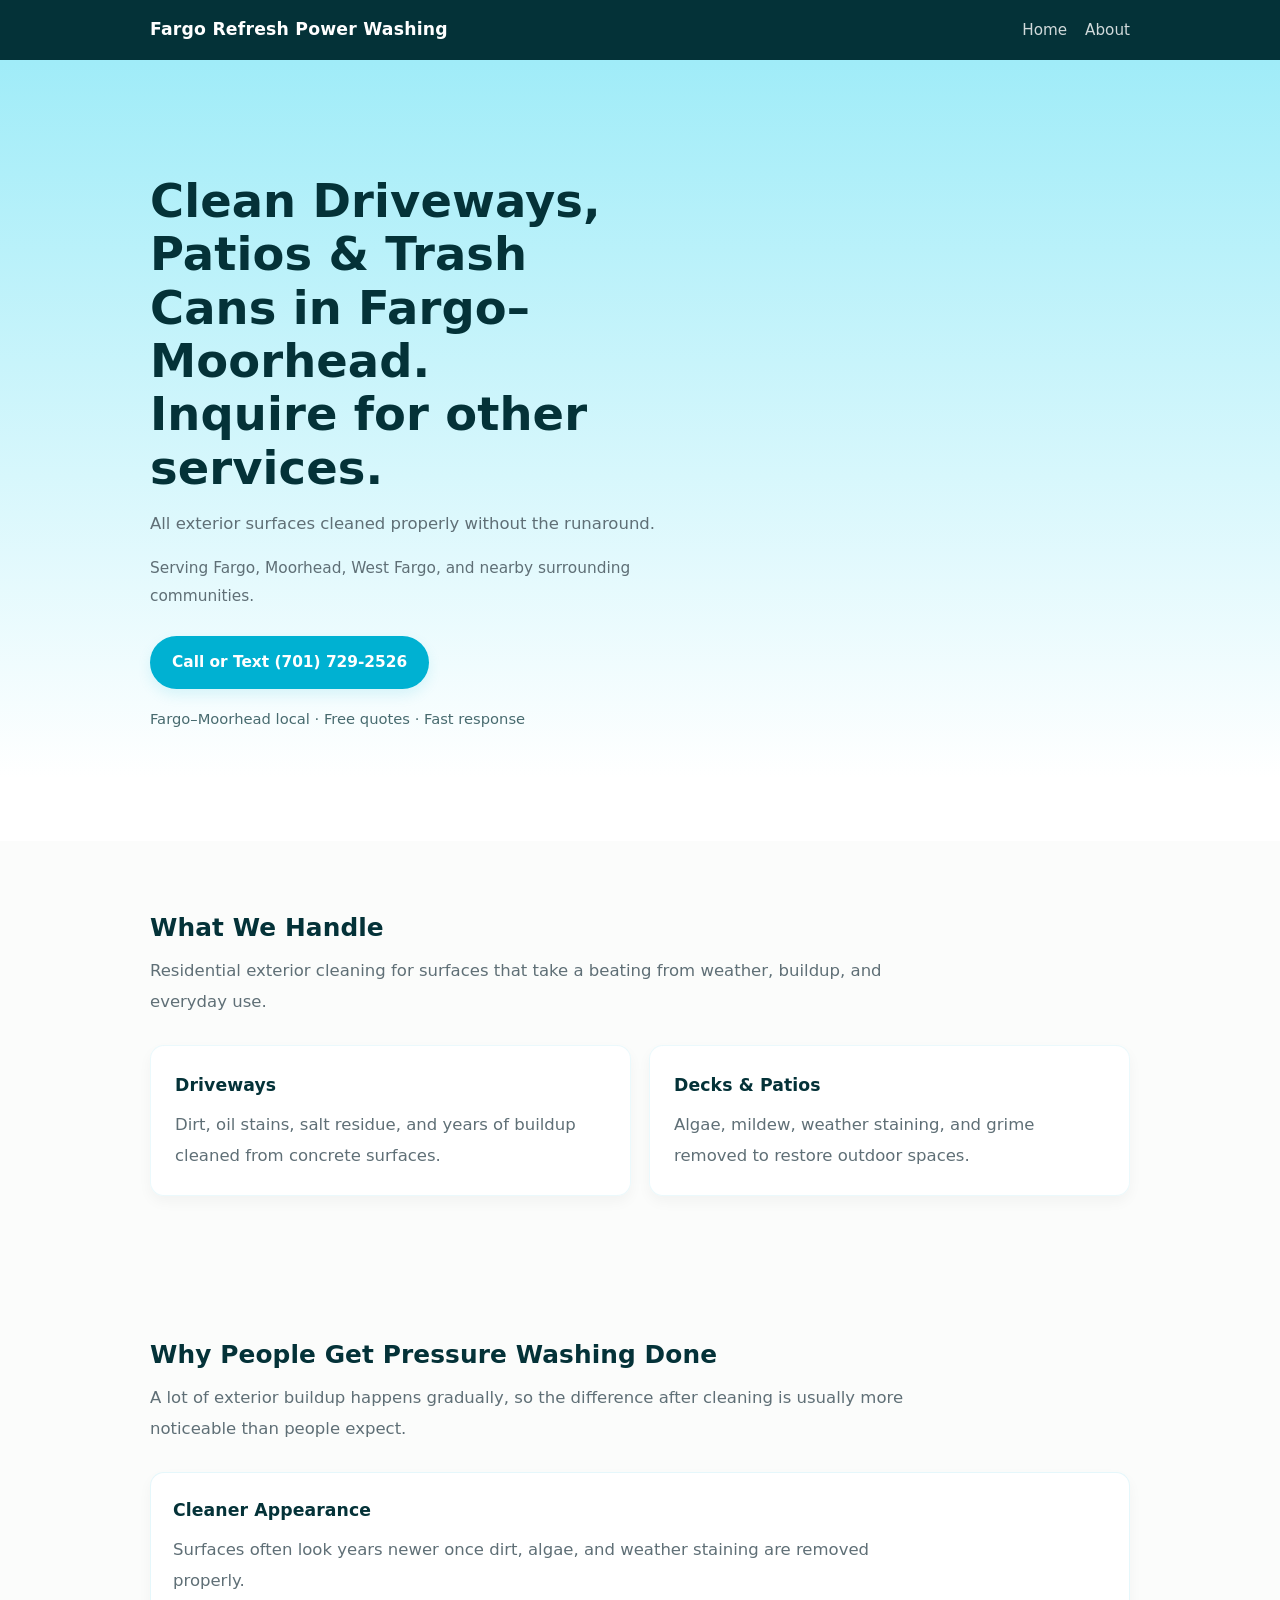
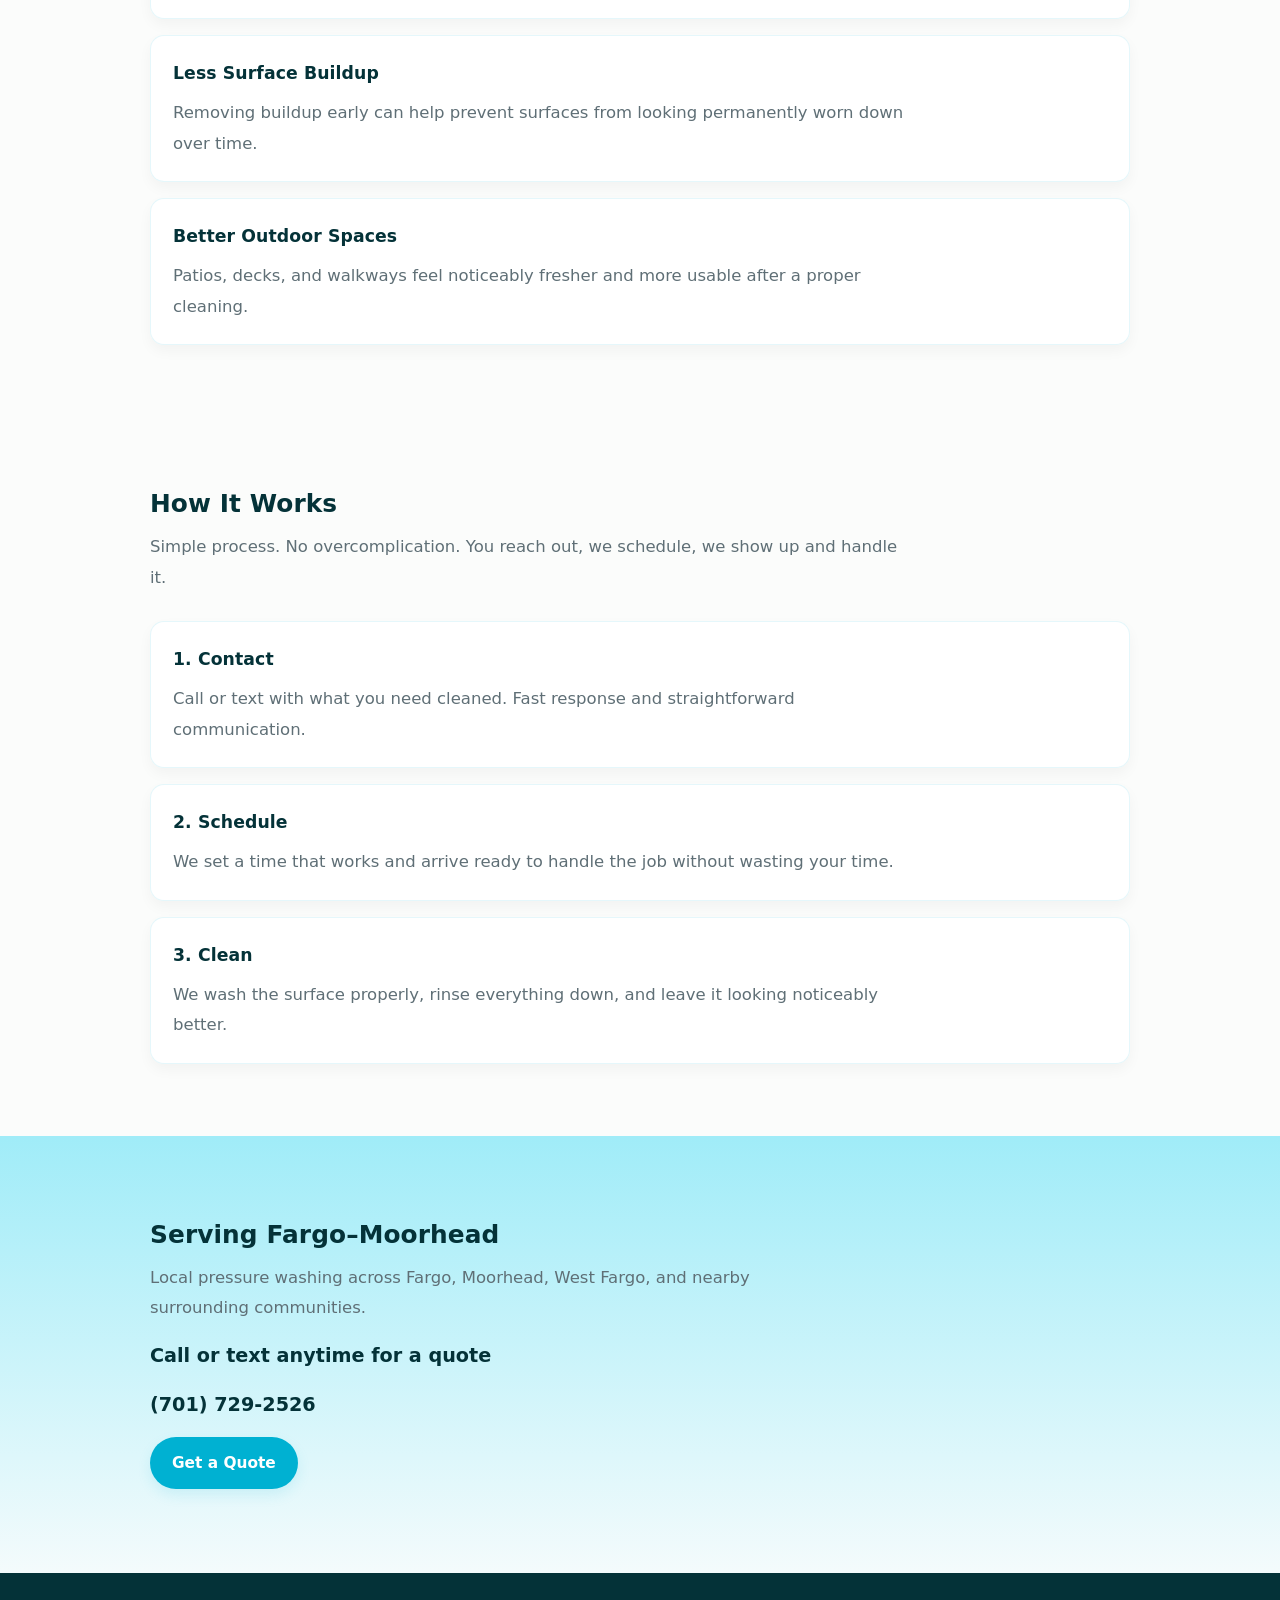
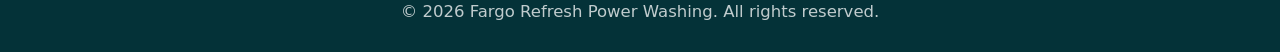
==== index.html @ 7b91ee57 "Update index.html Text update" ====
<!DOCTYPE html>
<html lang="en">
<head>
  <meta charset="UTF-8" />

  <meta
    name="viewport"
    content="width=device-width, initial-scale=1.0"
  />

  <meta name="description" content="Pressure washing in Fargo–Moorhead for driveways, siding, decks, patios, and home exteriors. Local service with fast response, straightforward pricing, and free quotes." />

  <title>Fargo Refresh Power Washing | Pressure Washing</title>

  <link rel="stylesheet" href="styles.css" />
  <link rel="icon" href="favicon.ico" />
</head>

<body>

  <!-- HEADER -->
  <header>
    <div class="container">

      <a href="index.html" class="logo">
        Fargo Refresh Power Washing
      </a>

      <nav>
        <a href="index.html">Home</a>
        <a href="about.html">About</a>
      </nav>

    </div>
  </header>

  <!-- HERO -->
  <section class="hero">
    <div class="container">

      <h1>
        Clean Driveways, Patios & Trash Cans in Fargo–Moorhead. Inquire for other services.
      </h1>

      <p>
        All exterior surfaces cleaned properly without the runaround.
      </p>

      <p class="subtext">
        Serving Fargo, Moorhead, West Fargo, and nearby surrounding communities.
      </p>

      <a href="tel:17017292526" class="button">
        Call or Text (701) 729-2526
      </a>

      <p class="micro-trust">
        Fargo–Moorhead local · Free quotes · Fast response
      </p>

    </div>
  </section>

  <!-- SERVICES -->
  <section class="about">
    <div class="container">

      <h2>What We Handle</h2>

      <p class="section-intro">
        Residential exterior cleaning for surfaces that take a beating from weather, buildup, and everyday use.
      </p>

      <div class="service-grid">

        <div class="card">
          <h3>Driveways</h3>

          <p>
            Dirt, oil stains, salt residue, and years of buildup cleaned from concrete surfaces.
          </p>
        </div>

        <div class="card">
          <h3>Decks & Patios</h3>

          <p>
            Algae, mildew, weather staining, and grime removed to restore outdoor spaces.
          </p>
        </div>

      </div>

    </div>
  </section>

  <!-- RESULTS -->
  <section class="about">
    <div class="container">

      <h2>Why People Get Pressure Washing Done</h2>

      <p class="section-intro">
        A lot of exterior buildup happens gradually, so the difference after cleaning is usually more noticeable than people expect.
      </p>

      <div class="about-grid">

        <div class="about-block">
          <h3>Cleaner Appearance</h3>

          <p>
            Surfaces often look years newer once dirt, algae, and weather staining are removed properly.
          </p>
        </div>

        <div class="about-block">
          <h3>Less Surface Buildup</h3>

          <p>
            Removing buildup early can help prevent surfaces from looking permanently worn down over time.
          </p>
        </div>

        <div class="about-block">
          <h3>Better Outdoor Spaces</h3>

          <p>
            Patios, decks, and walkways feel noticeably fresher and more usable after a proper cleaning.
          </p>
        </div>

      </div>

    </div>
  </section>

  <!-- HOW IT WORKS -->
  <section class="about">
    <div class="container">

      <h2>How It Works</h2>

      <p class="section-intro">
        Simple process. No overcomplication. You reach out, we schedule, we show up and handle it.
      </p>

      <div class="about-grid">

        <div class="about-block">
          <h3>1. Contact</h3>

          <p>
            Call or text with what you need cleaned. Fast response and straightforward communication.
          </p>
        </div>

        <div class="about-block">
          <h3>2. Schedule</h3>

          <p>
            We set a time that works and arrive ready to handle the job without wasting your time.
          </p>
        </div>

        <div class="about-block">
          <h3>3. Clean</h3>

          <p>
            We wash the surface properly, rinse everything down, and leave it looking noticeably better.
          </p>
        </div>

      </div>

    </div>
  </section>

  <!-- LOCAL AREA -->
  <section class="contact">
    <div class="container">

      <h2>Serving Fargo–Moorhead</h2>

      <p>
        Local pressure washing across Fargo, Moorhead, West Fargo, and nearby surrounding communities.
      </p>

      <p class="strong">
        Call or text anytime for a quote
      </p>

      <p class="strong">
        (701) 729-2526
      </p>

      <a href="tel:17017292526" class="button">
        Get a Quote
      </a>

    </div>
  </section>

  <!-- FOOTER -->
  <footer>
    <div class="container">

      <p>
        © 2026 Fargo Refresh Power Washing. All rights reserved.
      </p>

    </div>
  </footer>

</body>
</html>
---- styles.css ----
:root {
  --sky: rgb(160, 236, 248);
  --aqua: rgb(0, 177, 210);
  --deep: rgb(4, 50, 56);

  --bg: #fbfcfb;
  --text: #16272c;
  --muted: #5f6f76;

  --radius: 14px;
}

/* GLOBAL RESET */
* {
  margin: 0;
  padding: 0;
  box-sizing: border-box;
}

html {
  scroll-behavior: smooth;
}

/* BASE*/
body {
  font-family: system-ui, -apple-system, BlinkMacSystemFont,
               "Segoe UI", Roboto, Arial, sans-serif;

  background: var(--bg);
  color: var(--text);

  line-height: 1.85;
  font-size: 16.5px;

  -webkit-font-smoothing: antialiased;
  text-rendering: optimizeLegibility;
}

/* TYPOGRAPHY*/
h1,
h2,
h3 {
  color: var(--deep);
  letter-spacing: 0.1px;
}

h1 {
  font-size: clamp(2.1rem, 4vw, 2.9rem);
  line-height: 1.15;
  font-weight: 700;

  margin-bottom: 14px;

  max-width: 14ch;
}

h2 {
  font-size: 1.55rem;
  line-height: 1.25;
  font-weight: 650;

  margin-bottom: 12px;
}

h3 {
  font-size: 1.08rem;
  font-weight: 650;

  margin-bottom: 8px;
}

p {
  color: var(--muted);

  max-width: 68ch;

  margin-bottom: 14px;
}

/* LAYOUT*/
.container {
  width: 92%;
  max-width: 980px;
  margin: 0 auto;
}

/* intentionally NOT uniform */
.hero {
  padding: 115px 0 95px;
}

.about {
  padding: 72px 0;
}

.contact {
  padding: 84px 0;
}

/* HEADER*/
header {
  background: var(--deep);
  color: white;

  padding: 14px 0;

  position: sticky;
  top: 0;

  z-index: 1000;
}

header .container {
  display: flex;
  justify-content: space-between;
  align-items: center;
}

.logo {
  color: white;
  text-decoration: none;

  font-weight: 700;
  font-size: 1.08rem;

  letter-spacing: 0.2px;
}

nav {
  display: flex;
  gap: 18px;
}

nav a {
  color: rgba(255,255,255,0.82);

  text-decoration: none;

  font-size: 0.95rem;

  transition: color 0.18s ease,
              opacity 0.18s ease;
}

nav a:hover {
  color: white;
  opacity: 0.95;
}

/* HERO*/
.hero {
  background:
    linear-gradient(
      180deg,
      var(--sky),
      #ffffff 92%
    );
}

.hero .container {
  text-align: left;
}

.hero p {
  max-width: 60ch;
}

.subtext {
  font-size: 0.96rem;
  margin-bottom: 26px;
}

/* BUTTON*/
.button {
  display: inline-block;

  background: var(--aqua);
  color: white;

  text-decoration: none;

  padding: 12px 22px;

  border-radius: 999px;

  font-weight: 600;
  font-size: 0.96rem;

  box-shadow:
    0 6px 14px rgba(0, 177, 210, 0.12);

  transition:
    transform 0.18s ease,
    box-shadow 0.18s ease,
    background 0.18s ease;
}

.button:hover {
  transform: translateY(-2px);

  background: rgb(0, 165, 196);

  box-shadow:
    0 10px 20px rgba(0, 177, 210, 0.18);
}

/* SECTION HEADINGS*/
section h2 {
  text-align: left;
}

.section-intro {
  text-align: left;

  max-width: 70ch;

  margin-bottom: 28px;
}

/* SERVICES*/
.service-grid {
  display: grid;

  grid-template-columns:
    repeat(auto-fit, minmax(240px, 1fr));

  gap: 18px;

  margin-top: 22px;
}

.card {
  background: rgba(255,255,255,0.88);

  padding: 24px;

  border-radius: 14px;

  border:
    1px solid rgba(0, 177, 210, 0.08);

  box-shadow:
    0 6px 14px rgba(0,0,0,0.04);

  transition:
    transform 0.18s ease,
    box-shadow 0.18s ease,
    border-color 0.18s ease;
}

.card:hover {
  transform: translateY(-2px);

  box-shadow:
    0 10px 20px rgba(0,0,0,0.06);

  border-color:
    rgba(0, 177, 210, 0.18);
}

.card h3 {
  color: var(--deep);
}

.card p {
  margin-bottom: 0;
}

/* ABOUT*/
.about p {
  text-align: left;
  max-width: 72ch;
}

.about-grid {
  display: grid;

  grid-template-columns: 1fr;

  gap: 16px;

  margin-top: 24px;
}

.about-block {
  background: rgba(255,255,255,0.82);

  padding: 22px;

  border-radius: 14px;

  border:
    1px solid rgba(0, 177, 210, 0.10);

  box-shadow:
    0 6px 14px rgba(0,0,0,0.04);

  transition:
    transform 0.18s ease,
    box-shadow 0.18s ease,
    border-color 0.18s ease;
}

.about-block:hover {
  transform: translateY(-2px);

  box-shadow:
    0 10px 20px rgba(0,0,0,0.06);

  border-color:
    rgba(0, 177, 210, 0.18);
}

.about-block h3 {
  color: var(--deep);
}

.about-block p {
  margin-bottom: 0;
}

/* CONTACT*/
.contact {
  background:
    linear-gradient(
      180deg,
      var(--sky),
      #f4fbfc
    );
}

.contact .container {
  text-align: left;
}

.contact p {
  max-width: 60ch;
}

.strong {
  font-size: 1.2rem;
  font-weight: 700;

  color: var(--deep);

  margin-top: 6px;
}

/* FOOTER*/
footer {
  background: var(--deep);
  color: white;

  text-align: center;

  padding: 24px 0;
}

footer p {
  color: rgba(255,255,255,0.75);

  margin-bottom: 0;

  max-width: none;
}

.micro-trust {
  margin-top: 16px;

  font-size: 0.92rem;

  color: rgba(4, 50, 56, 0.72);
}
/* MOBILE ADAPTATION*/
@media (max-width: 768px) {

  body {
    font-size: 16px;
  }

  header .container {
    flex-direction: column;
    gap: 10px;
  }

  nav {
    flex-wrap: wrap;
    justify-content: center;
  }

  .hero .container,
  .contact .container {
    text-align: center;
  }

  section h2,
  .section-intro,
  .about p {
    text-align: center;
  }

  h1 {
    max-width: none;
  }

  .hero {
    padding: 95px 0 80px;
  }

  .about {
    padding: 64px 0;
  }

  .contact {
    padding: 72px 0;
  }
}
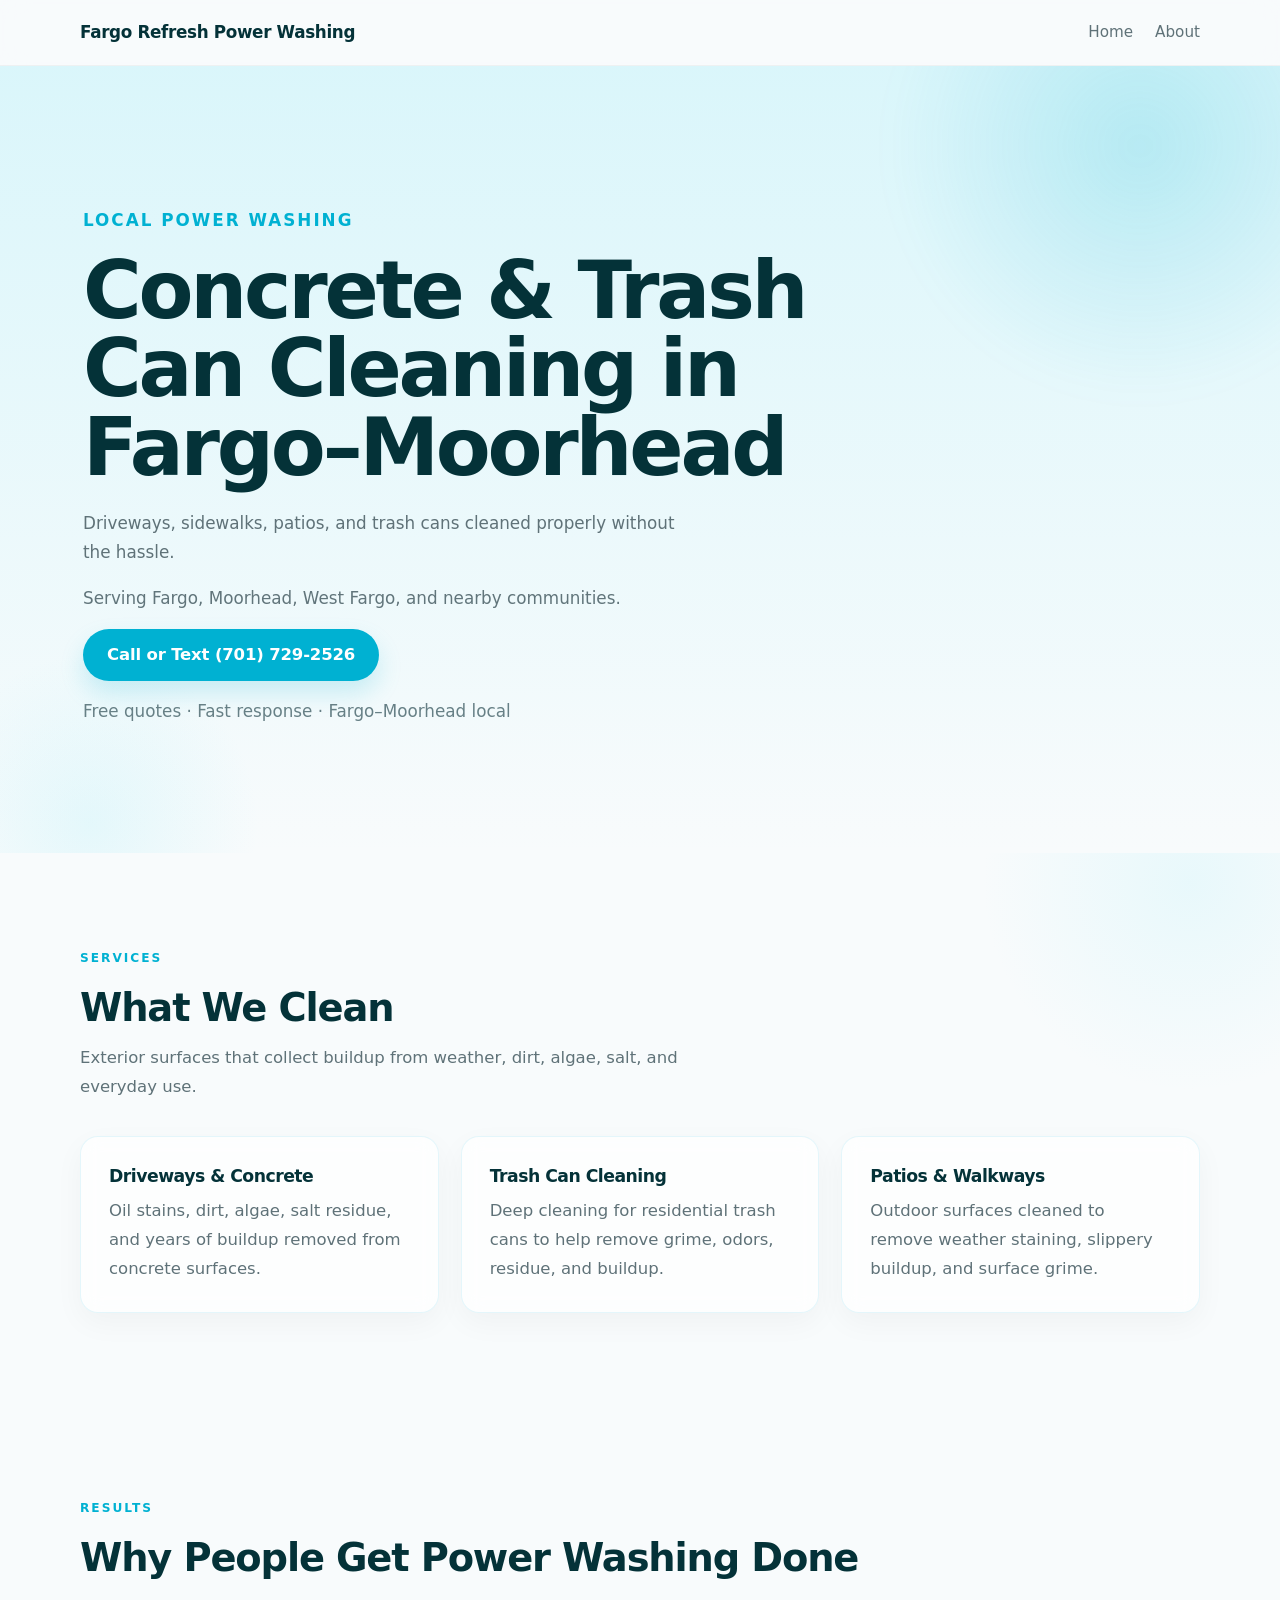
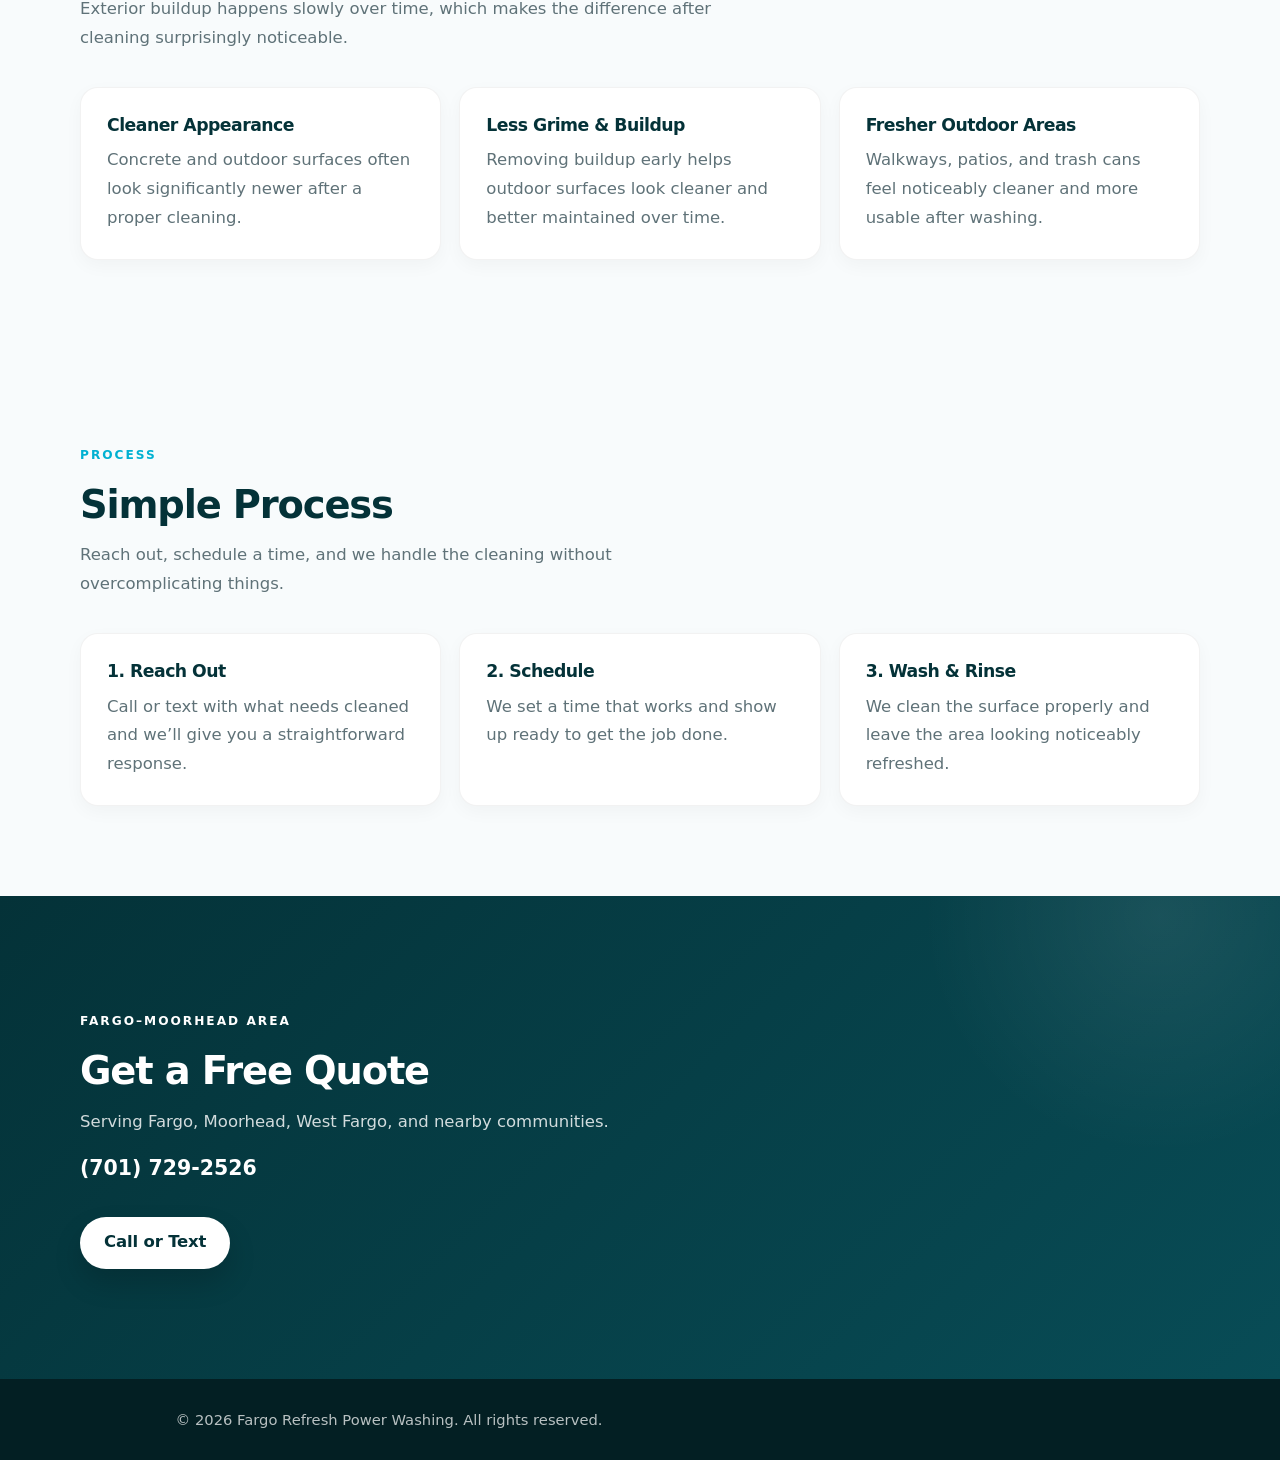
==== commit 01dd9468: "Update index.html New page setup" ====
--- a/index.html
+++ b/index.html
@@ -8,9 +8,12 @@
     content="width=device-width, initial-scale=1.0"
   />
 
-  <meta name="description" content="Pressure washing in Fargo–Moorhead for driveways, siding, decks, patios, and home exteriors. Local service with fast response, straightforward pricing, and free quotes." />
-
-  <title>Fargo Refresh Power Washing | Pressure Washing</title>
+  <meta
+    name="description"
+    content="Fargo Refresh Power Washing provides driveway, concrete, patio, and trash can cleaning in Fargo–Moorhead with fast response, straightforward pricing, and free quotes."
+  />
+
+  <title>Fargo Refresh Power Washing</title>
 
   <link rel="stylesheet" href="styles.css" />
   <link rel="icon" href="favicon.ico" />
@@ -36,18 +39,22 @@
 
   <!-- HERO -->
   <section class="hero">
-    <div class="container">
+    <div class="container hero-content">
+
+      <p class="eyebrow">
+        LOCAL POWER WASHING
+      </p>
 
       <h1>
-        Clean Driveways, Patios & Trash Cans in Fargo–Moorhead. Inquire for other services.
+        Concrete & Trash Can Cleaning in Fargo–Moorhead
       </h1>
 
       <p>
-        All exterior surfaces cleaned properly without the runaround.
+        Driveways, sidewalks, patios, and trash cans cleaned properly without the hassle.
       </p>
 
       <p class="subtext">
-        Serving Fargo, Moorhead, West Fargo, and nearby surrounding communities.
+        Serving Fargo, Moorhead, West Fargo, and nearby communities.
       </p>
 
       <a href="tel:17017292526" class="button">
@@ -55,37 +62,51 @@
       </a>
 
       <p class="micro-trust">
-        Fargo–Moorhead local · Free quotes · Fast response
+        Free quotes · Fast response · Fargo–Moorhead local
       </p>
 
     </div>
   </section>
 
   <!-- SERVICES -->
-  <section class="about">
-    <div class="container">
-
-      <h2>What We Handle</h2>
+  <section class="services">
+    <div class="container">
+
+      <p class="eyebrow">
+        SERVICES
+      </p>
+
+      <h2>
+        What We Clean
+      </h2>
 
       <p class="section-intro">
-        Residential exterior cleaning for surfaces that take a beating from weather, buildup, and everyday use.
+        Exterior surfaces that collect buildup from weather, dirt, algae, salt, and everyday use.
       </p>
 
       <div class="service-grid">
 
         <div class="card">
-          <h3>Driveways</h3>
-
-          <p>
-            Dirt, oil stains, salt residue, and years of buildup cleaned from concrete surfaces.
+          <h3>Driveways & Concrete</h3>
+
+          <p>
+            Oil stains, dirt, algae, salt residue, and years of buildup removed from concrete surfaces.
           </p>
         </div>
 
         <div class="card">
-          <h3>Decks & Patios</h3>
-
-          <p>
-            Algae, mildew, weather staining, and grime removed to restore outdoor spaces.
+          <h3>Trash Can Cleaning</h3>
+
+          <p>
+            Deep cleaning for residential trash cans to help remove grime, odors, residue, and buildup.
+          </p>
+        </div>
+
+        <div class="card">
+          <h3>Patios & Walkways</h3>
+
+          <p>
+            Outdoor surfaces cleaned to remove weather staining, slippery buildup, and surface grime.
           </p>
         </div>
 
@@ -98,10 +119,16 @@
   <section class="about">
     <div class="container">
 
-      <h2>Why People Get Pressure Washing Done</h2>
+      <p class="eyebrow">
+        RESULTS
+      </p>
+
+      <h2>
+        Why People Get Power Washing Done
+      </h2>
 
       <p class="section-intro">
-        A lot of exterior buildup happens gradually, so the difference after cleaning is usually more noticeable than people expect.
+        Exterior buildup happens slowly over time, which makes the difference after cleaning surprisingly noticeable.
       </p>
 
       <div class="about-grid">
@@ -110,23 +137,23 @@
           <h3>Cleaner Appearance</h3>
 
           <p>
-            Surfaces often look years newer once dirt, algae, and weather staining are removed properly.
-          </p>
-        </div>
-
-        <div class="about-block">
-          <h3>Less Surface Buildup</h3>
-
-          <p>
-            Removing buildup early can help prevent surfaces from looking permanently worn down over time.
-          </p>
-        </div>
-
-        <div class="about-block">
-          <h3>Better Outdoor Spaces</h3>
-
-          <p>
-            Patios, decks, and walkways feel noticeably fresher and more usable after a proper cleaning.
+            Concrete and outdoor surfaces often look significantly newer after a proper cleaning.
+          </p>
+        </div>
+
+        <div class="about-block">
+          <h3>Less Grime & Buildup</h3>
+
+          <p>
+            Removing buildup early helps outdoor surfaces look cleaner and better maintained over time.
+          </p>
+        </div>
+
+        <div class="about-block">
+          <h3>Fresher Outdoor Areas</h3>
+
+          <p>
+            Walkways, patios, and trash cans feel noticeably cleaner and more usable after washing.
           </p>
         </div>
 
@@ -139,19 +166,25 @@
   <section class="about">
     <div class="container">
 
-      <h2>How It Works</h2>
+      <p class="eyebrow">
+        PROCESS
+      </p>
+
+      <h2>
+        Simple Process
+      </h2>
 
       <p class="section-intro">
-        Simple process. No overcomplication. You reach out, we schedule, we show up and handle it.
+        Reach out, schedule a time, and we handle the cleaning without overcomplicating things.
       </p>
 
       <div class="about-grid">
 
         <div class="about-block">
-          <h3>1. Contact</h3>
-
-          <p>
-            Call or text with what you need cleaned. Fast response and straightforward communication.
+          <h3>1. Reach Out</h3>
+
+          <p>
+            Call or text with what needs cleaned and we’ll give you a straightforward response.
           </p>
         </div>
 
@@ -159,15 +192,15 @@
           <h3>2. Schedule</h3>
 
           <p>
-            We set a time that works and arrive ready to handle the job without wasting your time.
-          </p>
-        </div>
-
-        <div class="about-block">
-          <h3>3. Clean</h3>
-
-          <p>
-            We wash the surface properly, rinse everything down, and leave it looking noticeably better.
+            We set a time that works and show up ready to get the job done.
+          </p>
+        </div>
+
+        <div class="about-block">
+          <h3>3. Wash & Rinse</h3>
+
+          <p>
+            We clean the surface properly and leave the area looking noticeably refreshed.
           </p>
         </div>
 
@@ -176,18 +209,20 @@
     </div>
   </section>
 
-  <!-- LOCAL AREA -->
+  <!-- CTA -->
   <section class="contact">
     <div class="container">
 
-      <h2>Serving Fargo–Moorhead</h2>
+      <p class="eyebrow">
+        FARGO–MOORHEAD AREA
+      </p>
+
+      <h2>
+        Get a Free Quote
+      </h2>
 
       <p>
-        Local pressure washing across Fargo, Moorhead, West Fargo, and nearby surrounding communities.
-      </p>
-
-      <p class="strong">
-        Call or text anytime for a quote
+        Serving Fargo, Moorhead, West Fargo, and nearby communities.
       </p>
 
       <p class="strong">
@@ -195,7 +230,7 @@
       </p>
 
       <a href="tel:17017292526" class="button">
-        Get a Quote
+        Call or Text
       </a>
 
     </div>
--- a/styles.css
+++ b/styles.css
@@ -3,14 +3,21 @@
   --aqua: rgb(0, 177, 210);
   --deep: rgb(4, 50, 56);
 
-  --bg: #fbfcfb;
-  --text: #16272c;
-  --muted: #5f6f76;
-
-  --radius: 14px;
-}
-
-/* GLOBAL RESET */
+  --bg: #f8fbfc;
+  --surface: #ffffff;
+
+  --text: #17333a;
+  --muted: #5f7278;
+
+  --border: rgba(0, 177, 210, 0.10);
+
+  --shadow:
+    0 10px 30px rgba(0,0,0,0.04);
+
+  --radius: 18px;
+}
+
+/* RESET */
 * {
   margin: 0;
   padding: 0;
@@ -21,397 +28,563 @@
   scroll-behavior: smooth;
 }
 
-/* BASE*/
 body {
-  font-family: system-ui, -apple-system, BlinkMacSystemFont,
-               "Segoe UI", Roboto, Arial, sans-serif;
+  font-family:
+    Inter,
+    system-ui,
+    -apple-system,
+    BlinkMacSystemFont,
+    "Segoe UI",
+    sans-serif;
 
   background: var(--bg);
+
   color: var(--text);
 
-  line-height: 1.85;
+  line-height: 1.75;
+
   font-size: 16.5px;
 
   -webkit-font-smoothing: antialiased;
   text-rendering: optimizeLegibility;
 }
 
-/* TYPOGRAPHY*/
+/* TYPOGRAPHY */
 h1,
 h2,
 h3 {
   color: var(--deep);
-  letter-spacing: 0.1px;
+
+  letter-spacing: -0.03em;
 }
 
 h1 {
-  font-size: clamp(2.1rem, 4vw, 2.9rem);
-  line-height: 1.15;
-  font-weight: 700;
-
-  margin-bottom: 14px;
+  font-size: clamp(3rem, 7vw, 5rem);
+
+  line-height: 0.98;
+
+  font-weight: 760;
+
+  letter-spacing: -0.04em;
 
   max-width: 14ch;
+
+  margin-bottom: 22px;
 }
 
 h2 {
-  font-size: 1.55rem;
-  line-height: 1.25;
-  font-weight: 650;
-
-  margin-bottom: 12px;
+  font-size: clamp(1.9rem, 3vw, 2.5rem);
+
+  line-height: 1.08;
+
+  font-weight: 720;
+
+  margin-bottom: 16px;
 }
 
 h3 {
   font-size: 1.08rem;
-  font-weight: 650;
-
-  margin-bottom: 8px;
+
+  line-height: 1.3;
+
+  font-weight: 680;
+
+  margin-bottom: 10px;
 }
 
 p {
   color: var(--muted);
 
-  max-width: 68ch;
-
-  margin-bottom: 14px;
-}
-
-/* LAYOUT*/
+  max-width: 66ch;
+}
+
+.eyebrow {
+  display: inline-block;
+
+  margin-bottom: 18px;
+
+  font-size: 0.76rem;
+
+  font-weight: 700;
+
+  letter-spacing: 2px;
+
+  text-transform: uppercase;
+
+  color: var(--aqua);
+}
+
+/* LAYOUT */
 .container {
-  width: 92%;
-  max-width: 980px;
+  width: min(90%, 1120px);
+
   margin: 0 auto;
-}
-
-/* intentionally NOT uniform */
-.hero {
-  padding: 115px 0 95px;
-}
-
-.about {
-  padding: 72px 0;
-}
-
-.contact {
-  padding: 84px 0;
-}
-
-/* HEADER*/
+
+  position: relative;
+}
+
+section {
+  position: relative;
+
+  padding: 90px 0;
+}
+
+/* HEADER */
 header {
-  background: var(--deep);
-  color: white;
-
-  padding: 14px 0;
-
   position: sticky;
+
   top: 0;
 
   z-index: 1000;
+
+  backdrop-filter: blur(14px);
+
+  background: rgba(248,251,252,0.82);
+
+  border-bottom: 1px solid rgba(0,0,0,0.04);
 }
 
 header .container {
   display: flex;
+
   justify-content: space-between;
+
   align-items: center;
+
+  padding: 18px 0;
 }
 
 .logo {
-  color: white;
   text-decoration: none;
 
-  font-weight: 700;
-  font-size: 1.08rem;
-
-  letter-spacing: 0.2px;
+  color: var(--deep);
+
+  font-size: 1.05rem;
+
+  font-weight: 760;
+
+  letter-spacing: -0.02em;
 }
 
 nav {
   display: flex;
-  gap: 18px;
+
+  align-items: center;
+
+  gap: 22px;
 }
 
 nav a {
-  color: rgba(255,255,255,0.82);
-
   text-decoration: none;
 
+  color: var(--muted);
+
   font-size: 0.95rem;
 
-  transition: color 0.18s ease,
-              opacity 0.18s ease;
+  transition:
+    color 0.18s ease,
+    transform 0.18s ease;
 }
 
 nav a:hover {
-  color: white;
-  opacity: 0.95;
-}
-
-/* HERO*/
+  color: var(--deep);
+
+  transform: translateY(-1px);
+}
+
+/* HERO */
 .hero {
+  position: relative;
+
+  overflow: hidden;
+
+  padding:
+    140px
+    0
+    110px;
+
   background:
     linear-gradient(
       180deg,
-      var(--sky),
-      #ffffff 92%
+      rgba(160,236,248,0.34),
+      rgba(255,255,255,0)
     );
 }
 
-.hero .container {
-  text-align: left;
+.hero::before {
+  content: "";
+
+  position: absolute;
+
+  width: 520px;
+  height: 520px;
+
+  top: -180px;
+  right: -120px;
+
+  border-radius: 50%;
+
+  background:
+    radial-gradient(
+      circle,
+      rgba(0,177,210,0.18),
+      transparent 68%
+    );
+
+  filter: blur(18px);
+
+  pointer-events: none;
+}
+
+.hero::after {
+  content: "";
+
+  position: absolute;
+
+  width: 340px;
+  height: 340px;
+
+  bottom: -140px;
+  left: -80px;
+
+  border-radius: 50%;
+
+  background:
+    radial-gradient(
+      circle,
+      rgba(160,236,248,0.22),
+      transparent 70%
+    );
+
+  pointer-events: none;
+}
+
+.hero-content {
+  position: relative;
+
+  z-index: 2;
+
+  max-width: 1250px;
+
+  padding-left: 3px;
+  padding-right: 0;
 }
 
 .hero p {
-  max-width: 60ch;
+  font-size: 1.05rem;
+
+  max-width: 58ch;
+
+  margin-bottom: 16px;
 }
 
 .subtext {
-  font-size: 0.96rem;
-  margin-bottom: 26px;
-}
-
-/* BUTTON*/
+  font-size: 0.97rem;
+
+  color: #61757b;
+
+  margin-bottom: 30px;
+}
+
+.micro-trust {
+  margin-top: 16px;
+
+  font-size: 0.9rem;
+
+  color: #678086;
+}
+
+/* BUTTON */
 .button {
-  display: inline-block;
+  display: inline-flex;
+
+  align-items: center;
+  justify-content: center;
+
+  text-decoration: none;
 
   background: var(--aqua);
+
   color: white;
 
-  text-decoration: none;
-
-  padding: 12px 22px;
+  min-height: 52px;
+
+  padding: 0 24px;
 
   border-radius: 999px;
 
-  font-weight: 600;
-  font-size: 0.96rem;
-
-  box-shadow:
-    0 6px 14px rgba(0, 177, 210, 0.12);
+  font-weight: 680;
+
+  letter-spacing: -0.01em;
 
   transition:
     transform 0.18s ease,
     box-shadow 0.18s ease,
     background 0.18s ease;
+
+  box-shadow:
+    0 12px 24px rgba(0,177,210,0.18);
 }
 
 .button:hover {
   transform: translateY(-2px);
 
-  background: rgb(0, 165, 196);
-
   box-shadow:
-    0 10px 20px rgba(0, 177, 210, 0.18);
-}
-
-/* SECTION HEADINGS*/
-section h2 {
-  text-align: left;
-}
-
+    0 18px 30px rgba(0,177,210,0.22);
+}
+
+/* SECTION INTRO */
 .section-intro {
-  text-align: left;
-
-  max-width: 70ch;
-
-  margin-bottom: 28px;
-}
-
-/* SERVICES*/
+  max-width: 62ch;
+
+  margin-bottom: 34px;
+}
+
+/* SERVICES */
+.services {
+  overflow: hidden;
+}
+
+.services::before {
+  content: "";
+
+  position: absolute;
+
+  width: 420px;
+  height: 420px;
+
+  top: -180px;
+  right: -120px;
+
+  border-radius: 50%;
+
+  background:
+    radial-gradient(
+      circle,
+      rgba(160,236,248,0.18),
+      transparent 70%
+    );
+
+  pointer-events: none;
+}
+
 .service-grid {
   display: grid;
 
   grid-template-columns:
+    repeat(auto-fit, minmax(260px, 1fr));
+
+  gap: 22px;
+}
+
+.card {
+  position: relative;
+
+  background: rgba(255,255,255,0.74);
+
+  backdrop-filter: blur(10px);
+
+  border-radius: var(--radius);
+
+  border: 1px solid var(--border);
+
+  padding: 28px;
+
+  box-shadow: var(--shadow);
+
+  transition:
+    transform 0.2s ease,
+    border-color 0.2s ease,
+    box-shadow 0.2s ease;
+}
+
+.card:hover {
+  transform: translateY(-4px);
+
+  border-color: rgba(0,177,210,0.22);
+
+  box-shadow:
+    0 18px 36px rgba(0,0,0,0.06);
+}
+
+.card p {
+  margin-bottom: 0;
+}
+
+/* ABOUT */
+.about-grid {
+  display: grid;
+
+  grid-template-columns:
     repeat(auto-fit, minmax(240px, 1fr));
 
   gap: 18px;
 
-  margin-top: 22px;
-}
-
-.card {
-  background: rgba(255,255,255,0.88);
-
-  padding: 24px;
-
-  border-radius: 14px;
-
-  border:
-    1px solid rgba(0, 177, 210, 0.08);
+  margin-top: 30px;
+}
+
+.about-block {
+  background: white;
+
+  border-radius: var(--radius);
+
+  border: 1px solid rgba(0,0,0,0.05);
+
+  padding: 26px;
 
   box-shadow:
-    0 6px 14px rgba(0,0,0,0.04);
+    0 6px 18px rgba(0,0,0,0.035);
 
   transition:
     transform 0.18s ease,
-    box-shadow 0.18s ease,
-    border-color 0.18s ease;
-}
-
-.card:hover {
-  transform: translateY(-2px);
+    box-shadow 0.18s ease;
+}
+
+.about-block:hover {
+  transform: translateY(-3px);
 
   box-shadow:
-    0 10px 20px rgba(0,0,0,0.06);
-
-  border-color:
-    rgba(0, 177, 210, 0.18);
-}
-
-.card h3 {
-  color: var(--deep);
-}
-
-.card p {
-  margin-bottom: 0;
-}
-
-/* ABOUT*/
-.about p {
-  text-align: left;
-  max-width: 72ch;
-}
-
-.about-grid {
-  display: grid;
-
-  grid-template-columns: 1fr;
-
-  gap: 16px;
-
-  margin-top: 24px;
-}
-
-.about-block {
-  background: rgba(255,255,255,0.82);
-
-  padding: 22px;
-
-  border-radius: 14px;
-
-  border:
-    1px solid rgba(0, 177, 210, 0.10);
-
-  box-shadow:
-    0 6px 14px rgba(0,0,0,0.04);
-
-  transition:
-    transform 0.18s ease,
-    box-shadow 0.18s ease,
-    border-color 0.18s ease;
-}
-
-.about-block:hover {
-  transform: translateY(-2px);
-
-  box-shadow:
-    0 10px 20px rgba(0,0,0,0.06);
-
-  border-color:
-    rgba(0, 177, 210, 0.18);
-}
-
-.about-block h3 {
-  color: var(--deep);
-}
-
-.about-block p {
-  margin-bottom: 0;
-}
-
-/* CONTACT*/
+    0 16px 28px rgba(0,0,0,0.05);
+}
+
+/* CONTACT / CTA */
 .contact {
+  padding: 110px 0;
+
   background:
     linear-gradient(
-      180deg,
-      var(--sky),
-      #f4fbfc
+      135deg,
+      rgba(4,50,56,1),
+      rgba(8,76,86,1)
     );
-}
-
-.contact .container {
-  text-align: left;
+
+  overflow: hidden;
+}
+
+.contact::before {
+  content: "";
+
+  position: absolute;
+
+  width: 480px;
+  height: 480px;
+
+  top: -220px;
+  right: -120px;
+
+  border-radius: 50%;
+
+  background:
+    radial-gradient(
+      circle,
+      rgba(255,255,255,0.08),
+      transparent 70%
+    );
+
+  pointer-events: none;
+}
+
+.contact h2,
+.contact p,
+.contact .strong,
+.contact .eyebrow {
+  color: white;
 }
 
 .contact p {
-  max-width: 60ch;
+  color: rgba(255,255,255,0.82);
+}
+
+.contact .button {
+  margin-top: 10px;
+
+  background: white;
+
+  color: var(--deep);
+
+  box-shadow:
+    0 14px 28px rgba(0,0,0,0.16);
+}
+
+.contact .button:hover {
+  background: #f5fefe;
 }
 
 .strong {
-  font-size: 1.2rem;
-  font-weight: 700;
-
-  color: var(--deep);
-
-  margin-top: 6px;
-}
-
-/* FOOTER*/
+  font-size: 1.28rem;
+
+  font-weight: 760;
+
+  margin:
+    14px
+    0
+    20px;
+}
+
+/* FOOTER */
 footer {
-  background: var(--deep);
-  color: white;
+  background: #031f23;
+
+  padding: 28px 0;
+}
+
+footer p {
+  color: rgba(255,255,255,0.72);
 
   text-align: center;
 
-  padding: 24px 0;
-}
-
-footer p {
-  color: rgba(255,255,255,0.75);
-
-  margin-bottom: 0;
-
-  max-width: none;
-}
-
-.micro-trust {
-  margin-top: 16px;
-
   font-size: 0.92rem;
-
-  color: rgba(4, 50, 56, 0.72);
-}
-/* MOBILE ADAPTATION*/
+}
+
+/* MOBILE */
 @media (max-width: 768px) {
 
-  body {
-    font-size: 16px;
+  section {
+    padding: 72px 0;
   }
 
   header .container {
     flex-direction: column;
-    gap: 10px;
+
+    gap: 14px;
   }
 
   nav {
-    flex-wrap: wrap;
-    justify-content: center;
-  }
-
-  .hero .container,
-  .contact .container {
-    text-align: center;
-  }
-
-  section h2,
-  .section-intro,
-  .about p {
-    text-align: center;
+    gap: 18px;
+  }
+
+  .hero {
+    padding:
+      110px
+      0
+      80px;
   }
 
   h1 {
-    max-width: none;
-  }
-
-  .hero {
-    padding: 95px 0 80px;
-  }
-
-  .about {
-    padding: 64px 0;
-  }
-
-  .contact {
-    padding: 72px 0;
-  }
-}
+    font-size: clamp(2.5rem, 12vw, 4rem);
+
+    max-width: 100%;
+  }
+
+  .hero-content {
+    max-width: 100%;
+  }
+
+  .hero p {
+    max-width: 100%;
+  }
+
+  .service-grid,
+  .about-grid {
+    grid-template-columns: 1fr;
+  }
+
+  .card,
+  .about-block {
+    padding: 24px;
+  }
+
+  .button {
+    width: 100%;
+  }
+}
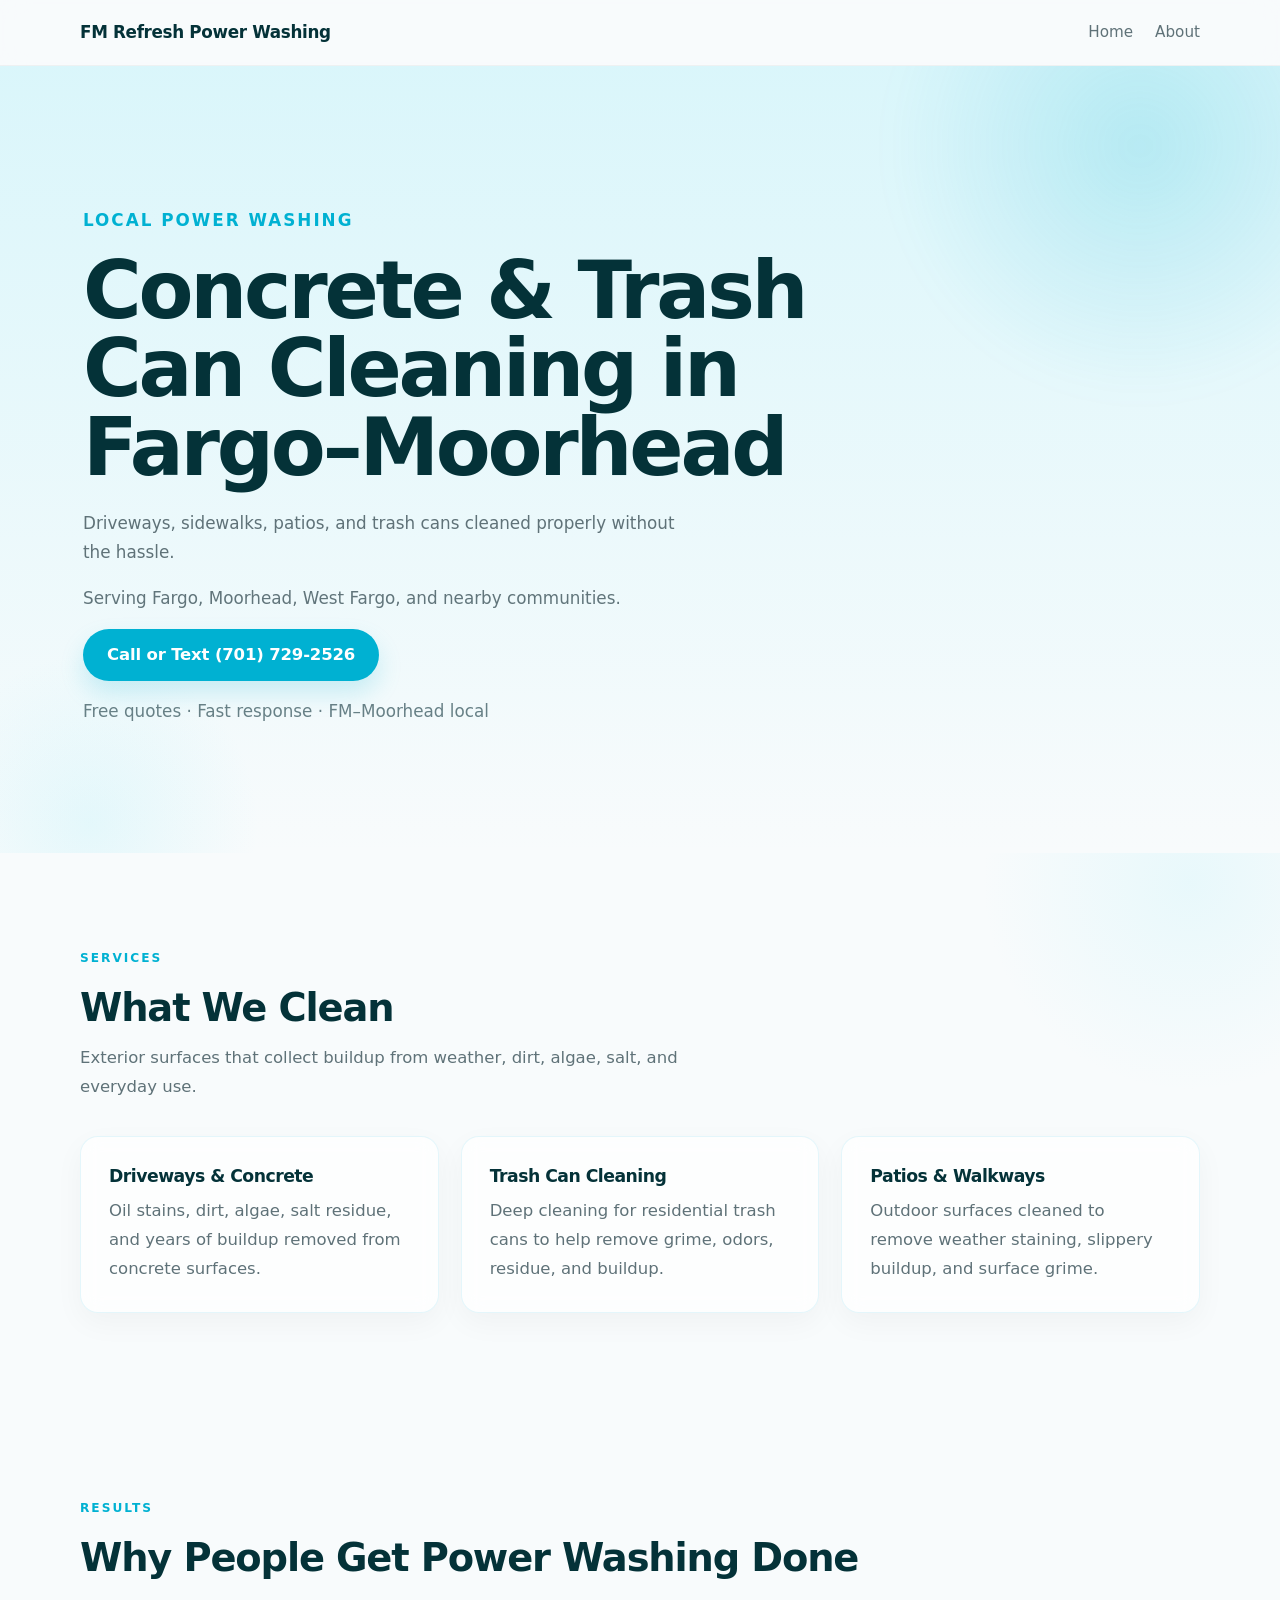
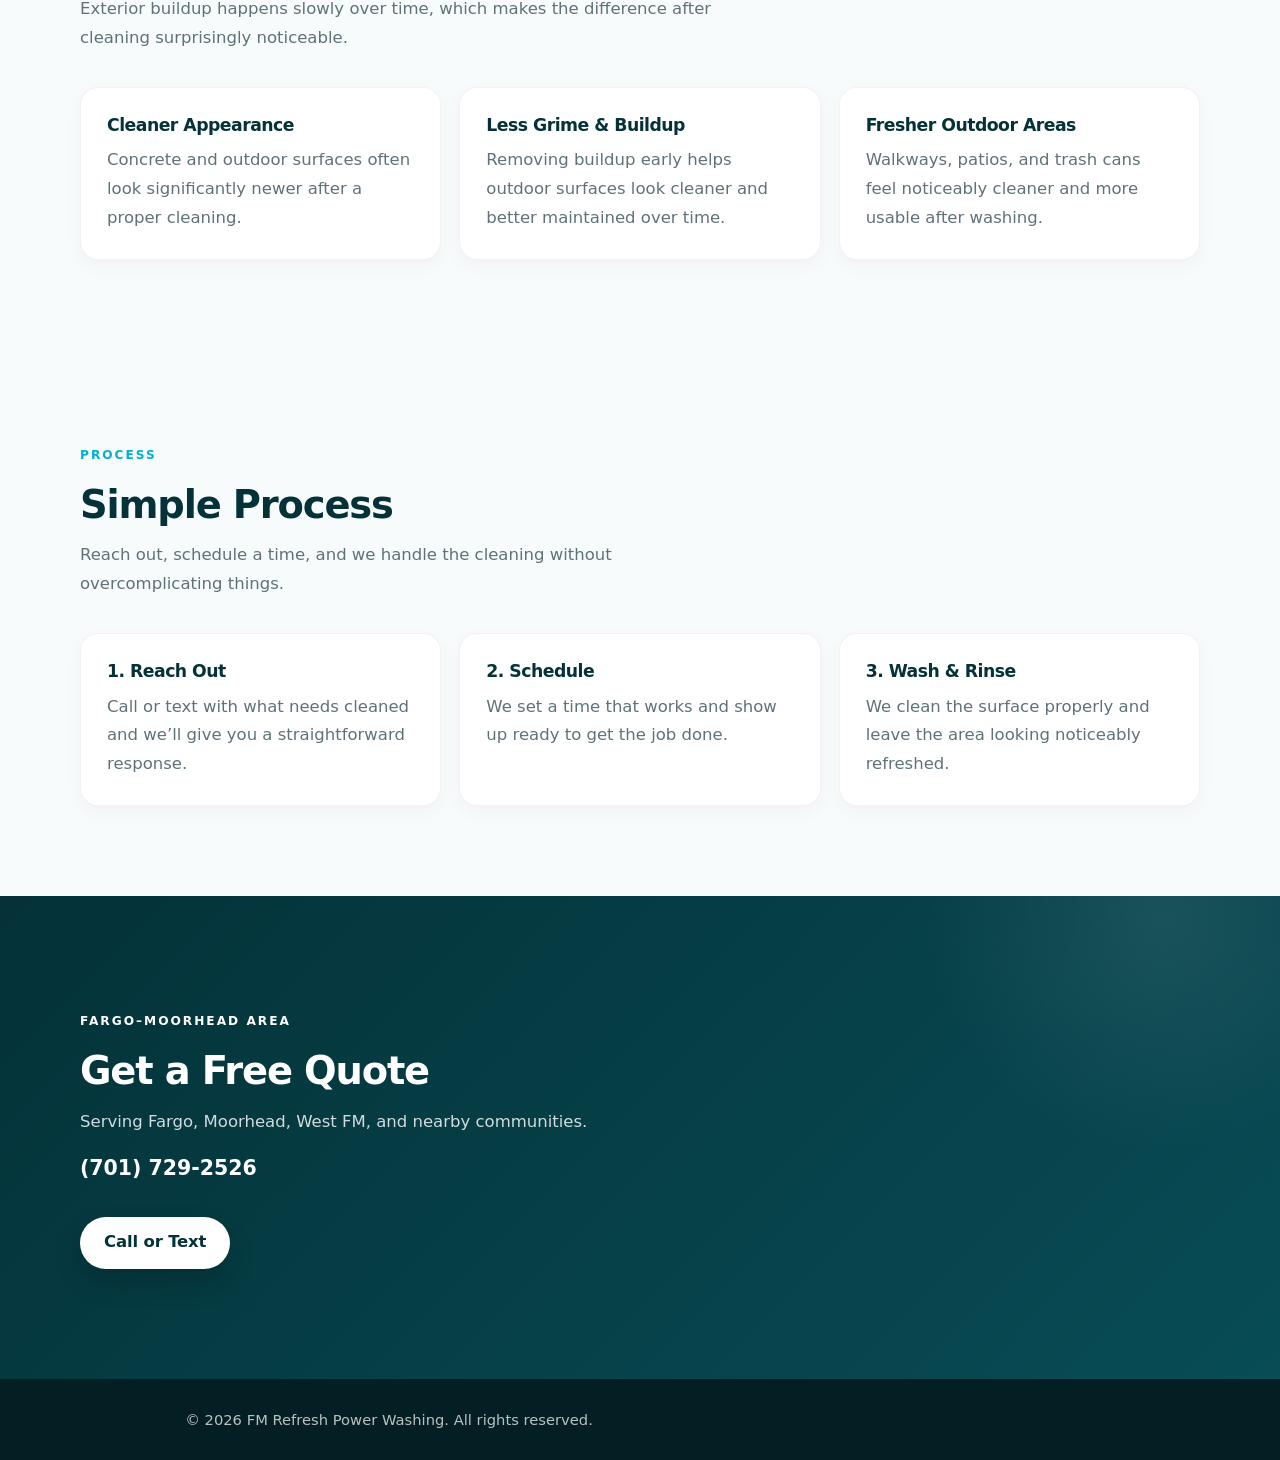
==== commit 089117d3: "Update index.html" ====
--- a/index.html
+++ b/index.html
@@ -10,10 +10,10 @@
 
   <meta
     name="description"
-    content="Fargo Refresh Power Washing provides driveway, concrete, patio, and trash can cleaning in Fargo–Moorhead with fast response, straightforward pricing, and free quotes."
+    content="FM Refresh Power Washing provides driveway, concrete, patio, and trash can cleaning in FM–Moorhead with fast response, straightforward pricing, and free quotes."
   />
 
-  <title>Fargo Refresh Power Washing</title>
+  <title>FM Refresh Power Washing</title>
 
   <link rel="stylesheet" href="styles.css" />
   <link rel="icon" href="favicon.ico" />
@@ -26,7 +26,7 @@
     <div class="container">
 
       <a href="index.html" class="logo">
-        Fargo Refresh Power Washing
+        FM Refresh Power Washing
       </a>
 
       <nav>
@@ -62,7 +62,7 @@
       </a>
 
       <p class="micro-trust">
-        Free quotes · Fast response · Fargo–Moorhead local
+        Free quotes · Fast response · FM–Moorhead local
       </p>
 
     </div>
@@ -222,7 +222,7 @@
       </h2>
 
       <p>
-        Serving Fargo, Moorhead, West Fargo, and nearby communities.
+        Serving Fargo, Moorhead, West FM, and nearby communities.
       </p>
 
       <p class="strong">
@@ -241,7 +241,7 @@
     <div class="container">
 
       <p>
-        © 2026 Fargo Refresh Power Washing. All rights reserved.
+        © 2026 FM Refresh Power Washing. All rights reserved.
       </p>
 
     </div>
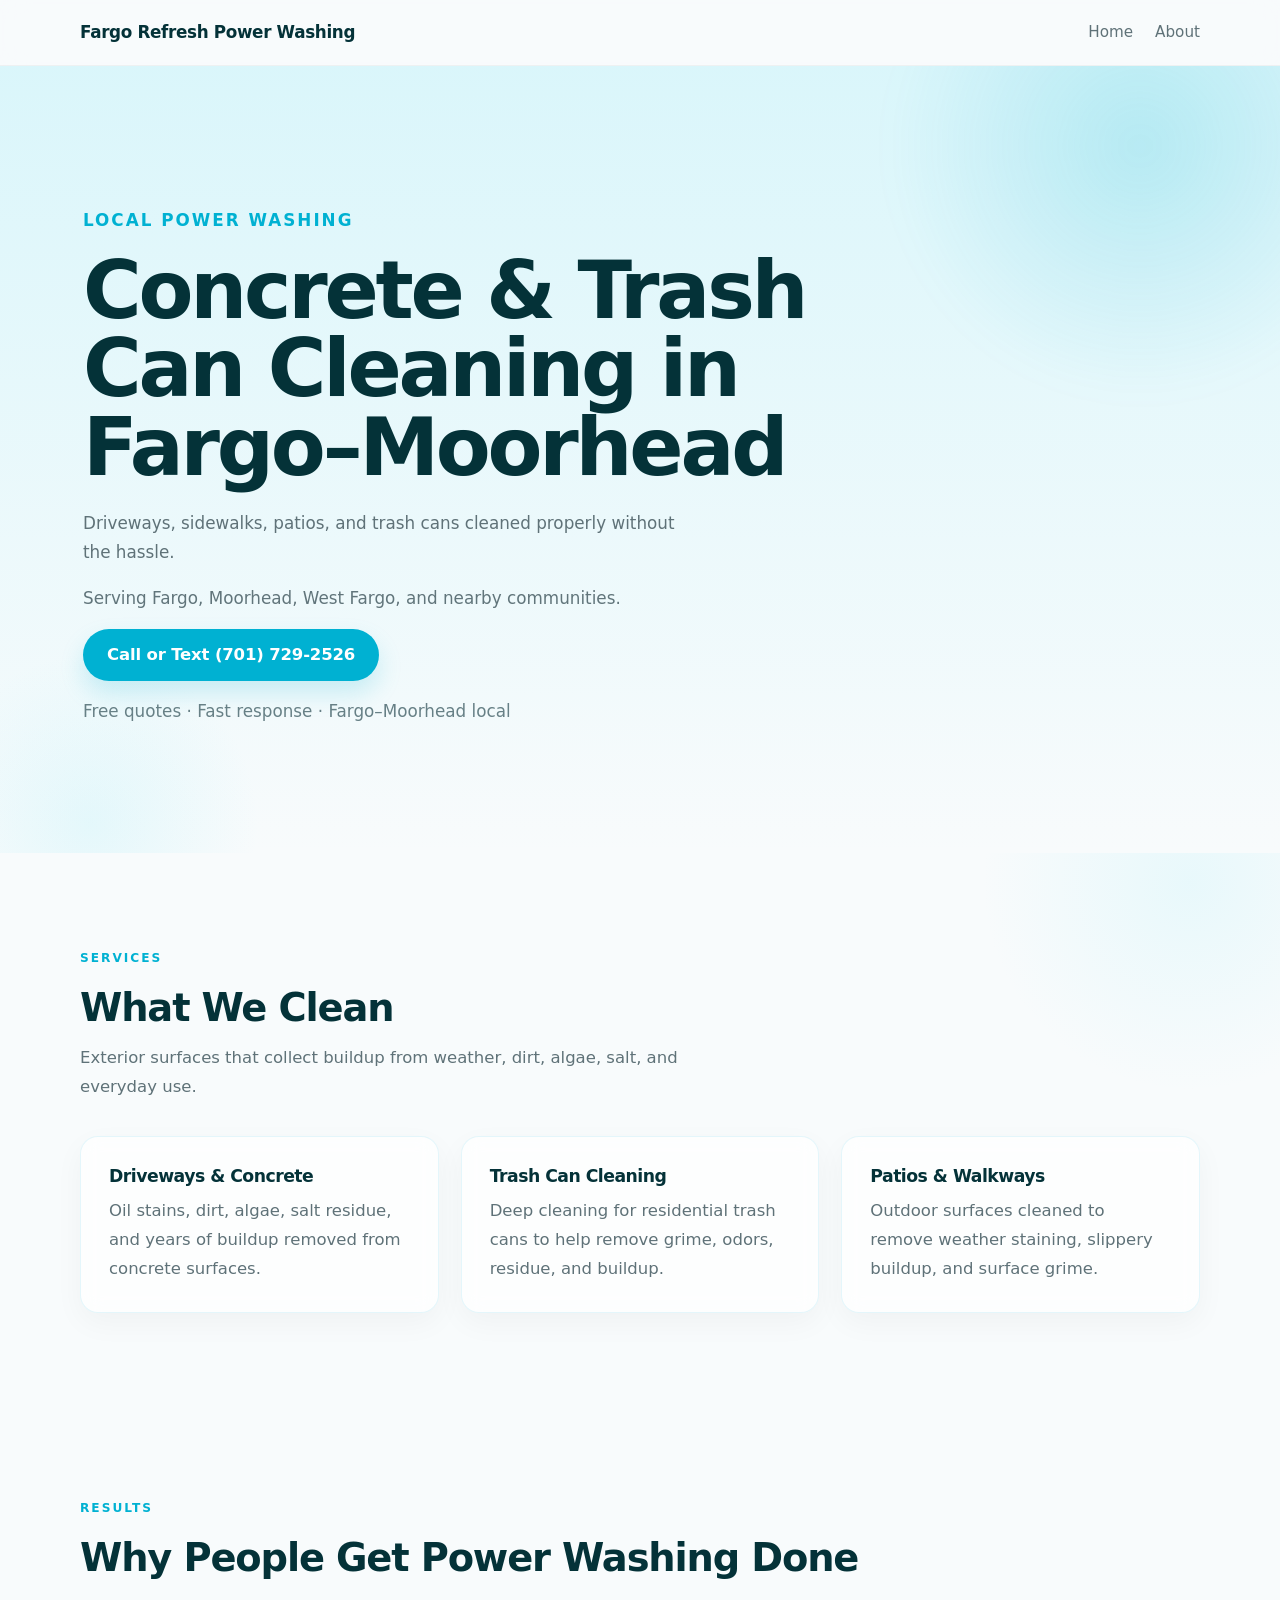
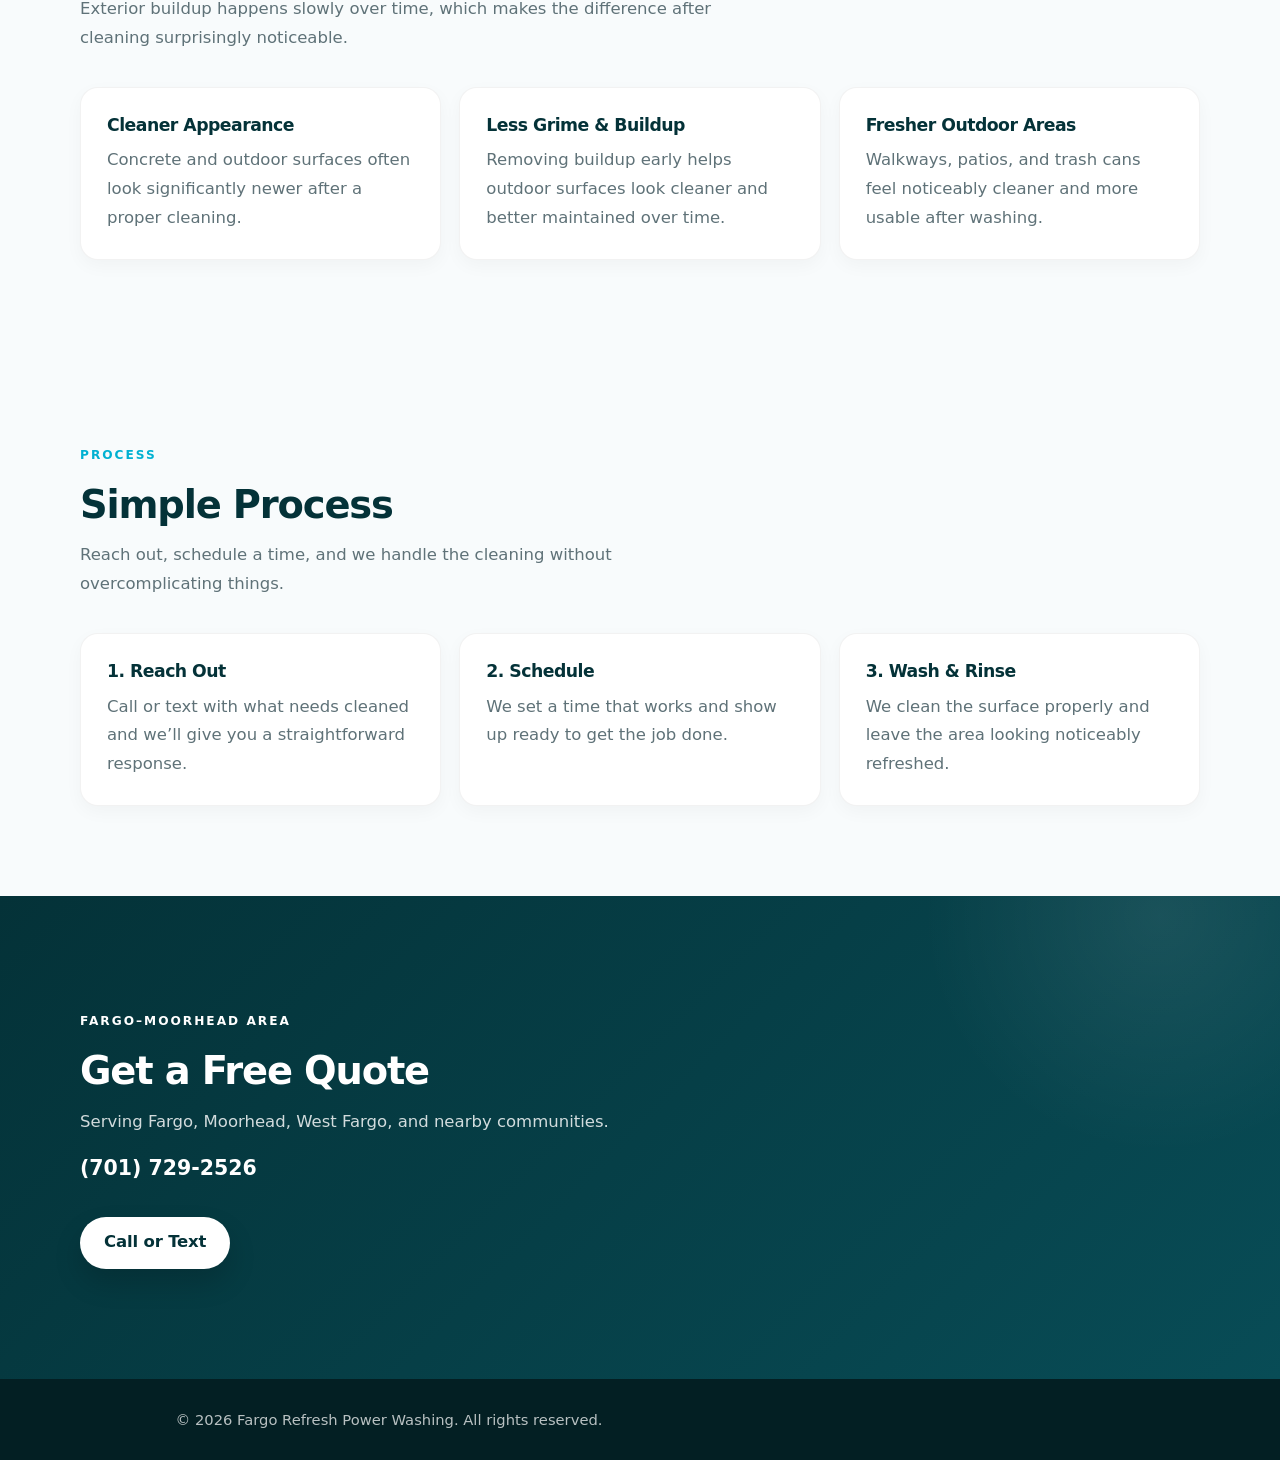
==== commit d8b52eca: "Update index.html" ====
--- a/index.html
+++ b/index.html
@@ -10,10 +10,10 @@
 
   <meta
     name="description"
-    content="FM Refresh Power Washing provides driveway, concrete, patio, and trash can cleaning in FM–Moorhead with fast response, straightforward pricing, and free quotes."
+    content="Fargo Refresh Power Washing provides driveway, concrete, patio, and trash can cleaning in Fargo–Moorhead with fast response, straightforward pricing, and free quotes."
   />
 
-  <title>FM Refresh Power Washing</title>
+  <title>Fargo Refresh Power Washing</title>
 
   <link rel="stylesheet" href="styles.css" />
   <link rel="icon" href="favicon.ico" />
@@ -26,7 +26,7 @@
     <div class="container">
 
       <a href="index.html" class="logo">
-        FM Refresh Power Washing
+        Fargo Refresh Power Washing
       </a>
 
       <nav>
@@ -62,7 +62,7 @@
       </a>
 
       <p class="micro-trust">
-        Free quotes · Fast response · FM–Moorhead local
+        Free quotes · Fast response · Fargo–Moorhead local
       </p>
 
     </div>
@@ -222,7 +222,7 @@
       </h2>
 
       <p>
-        Serving Fargo, Moorhead, West FM, and nearby communities.
+        Serving Fargo, Moorhead, West Fargo, and nearby communities.
       </p>
 
       <p class="strong">
@@ -241,7 +241,7 @@
     <div class="container">
 
       <p>
-        © 2026 FM Refresh Power Washing. All rights reserved.
+        © 2026 Fargo Refresh Power Washing. All rights reserved.
       </p>
 
     </div>
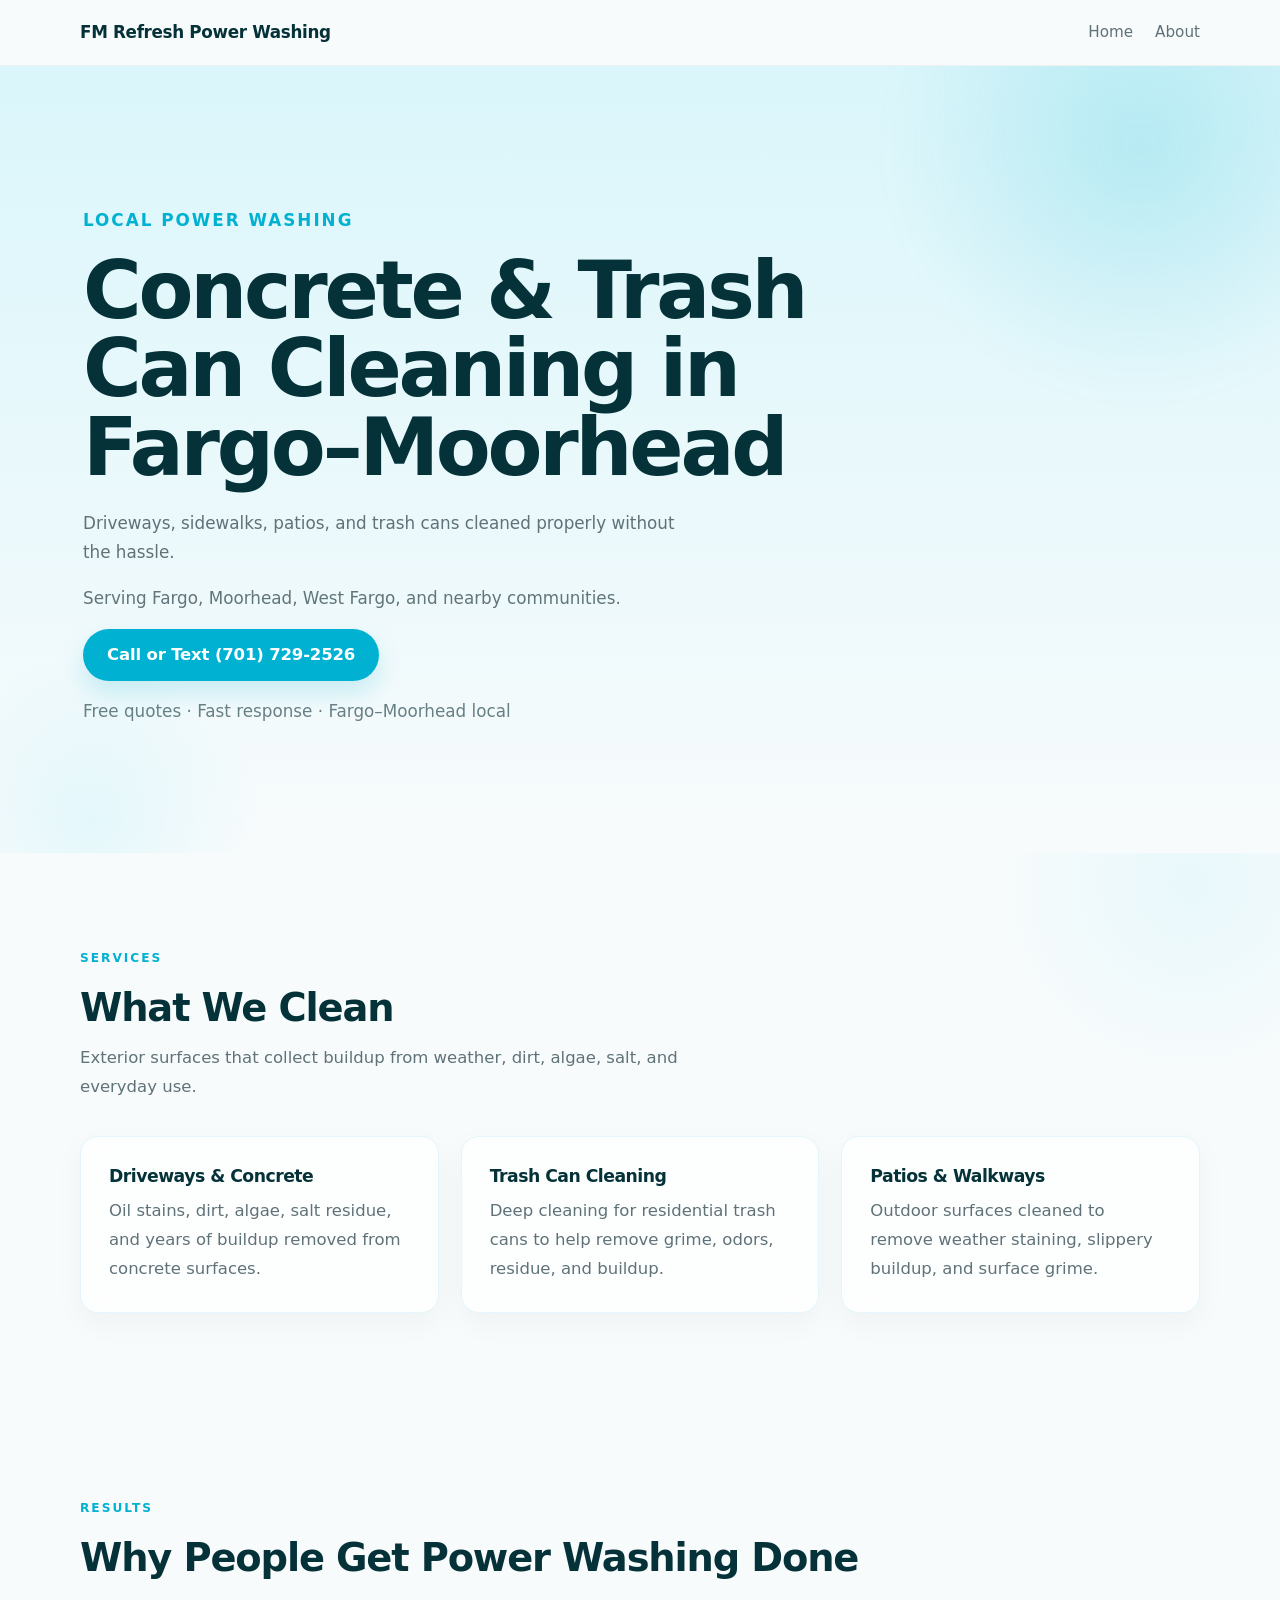
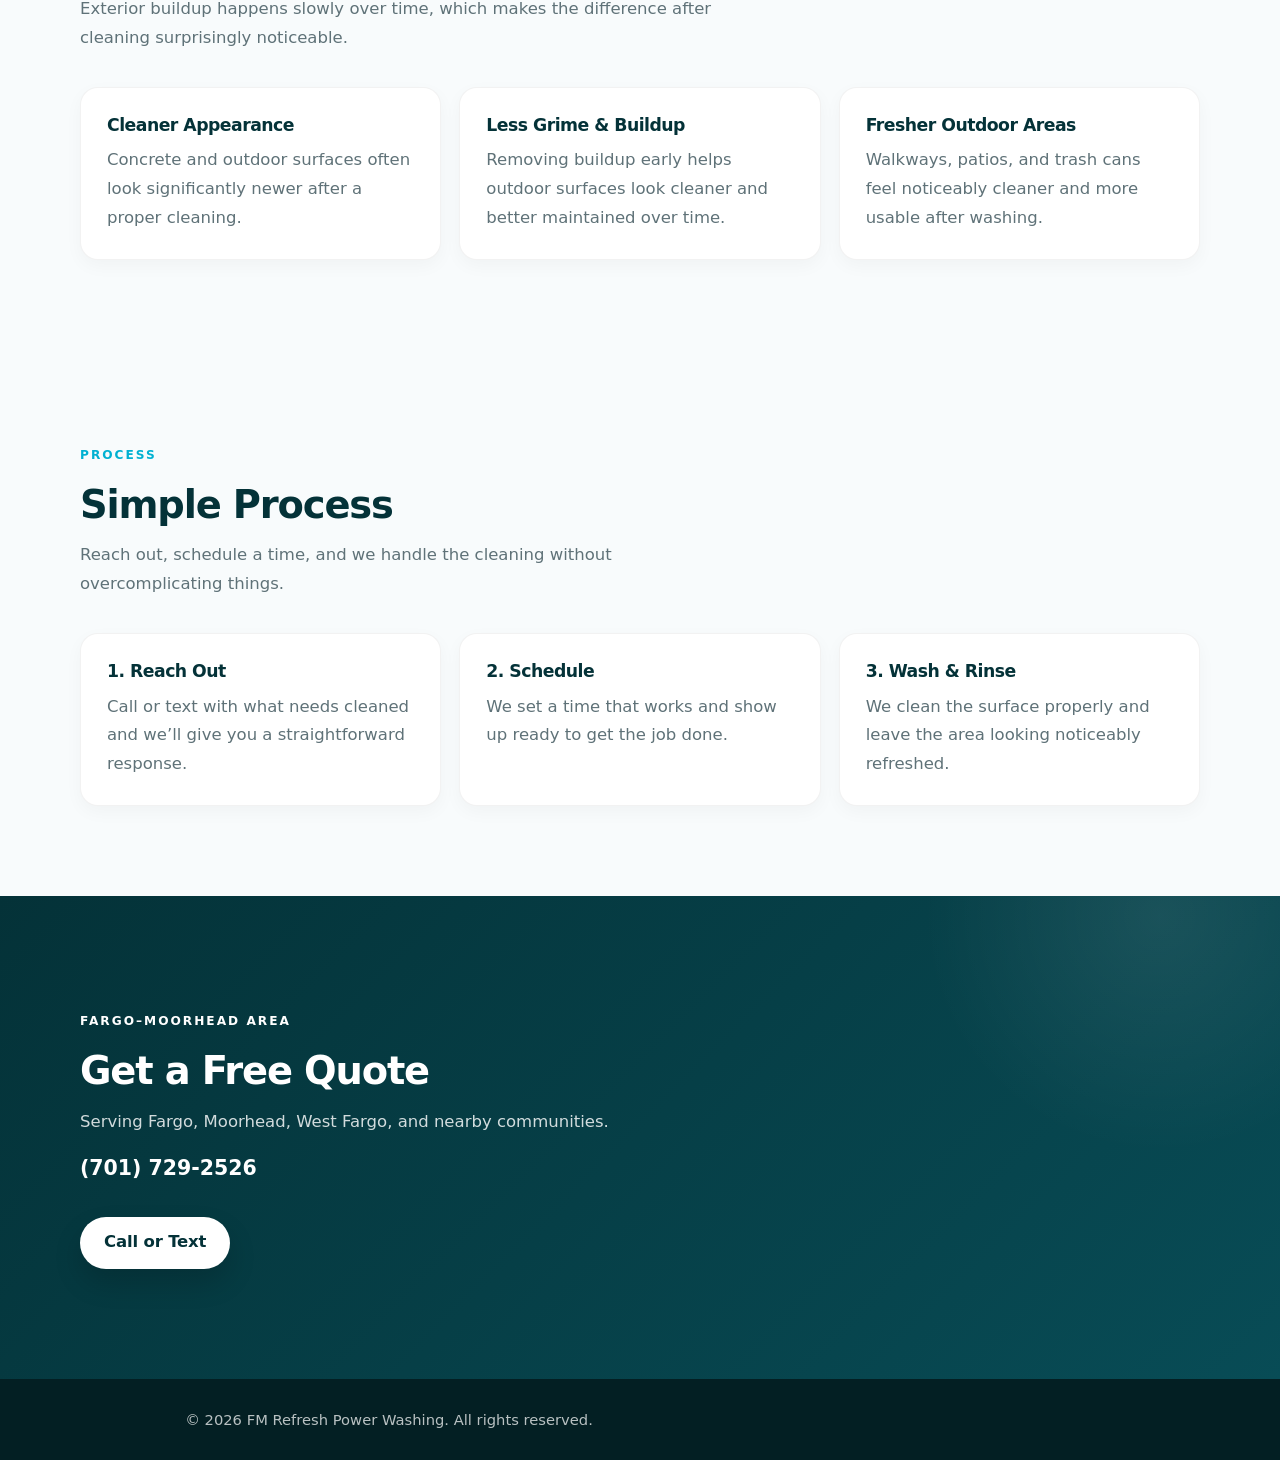
==== commit e2f1e073: "Update index.html" ====
--- a/index.html
+++ b/index.html
@@ -13,7 +13,7 @@
     content="Fargo Refresh Power Washing provides driveway, concrete, patio, and trash can cleaning in Fargo–Moorhead with fast response, straightforward pricing, and free quotes."
   />
 
-  <title>Fargo Refresh Power Washing</title>
+  <title>FM Refresh Power Washing</title>
 
   <link rel="stylesheet" href="styles.css" />
   <link rel="icon" href="favicon.ico" />
@@ -26,7 +26,7 @@
     <div class="container">
 
       <a href="index.html" class="logo">
-        Fargo Refresh Power Washing
+        FM Refresh Power Washing
       </a>
 
       <nav>
@@ -241,7 +241,7 @@
     <div class="container">
 
       <p>
-        © 2026 Fargo Refresh Power Washing. All rights reserved.
+        © 2026 FM Refresh Power Washing. All rights reserved.
       </p>
 
     </div>
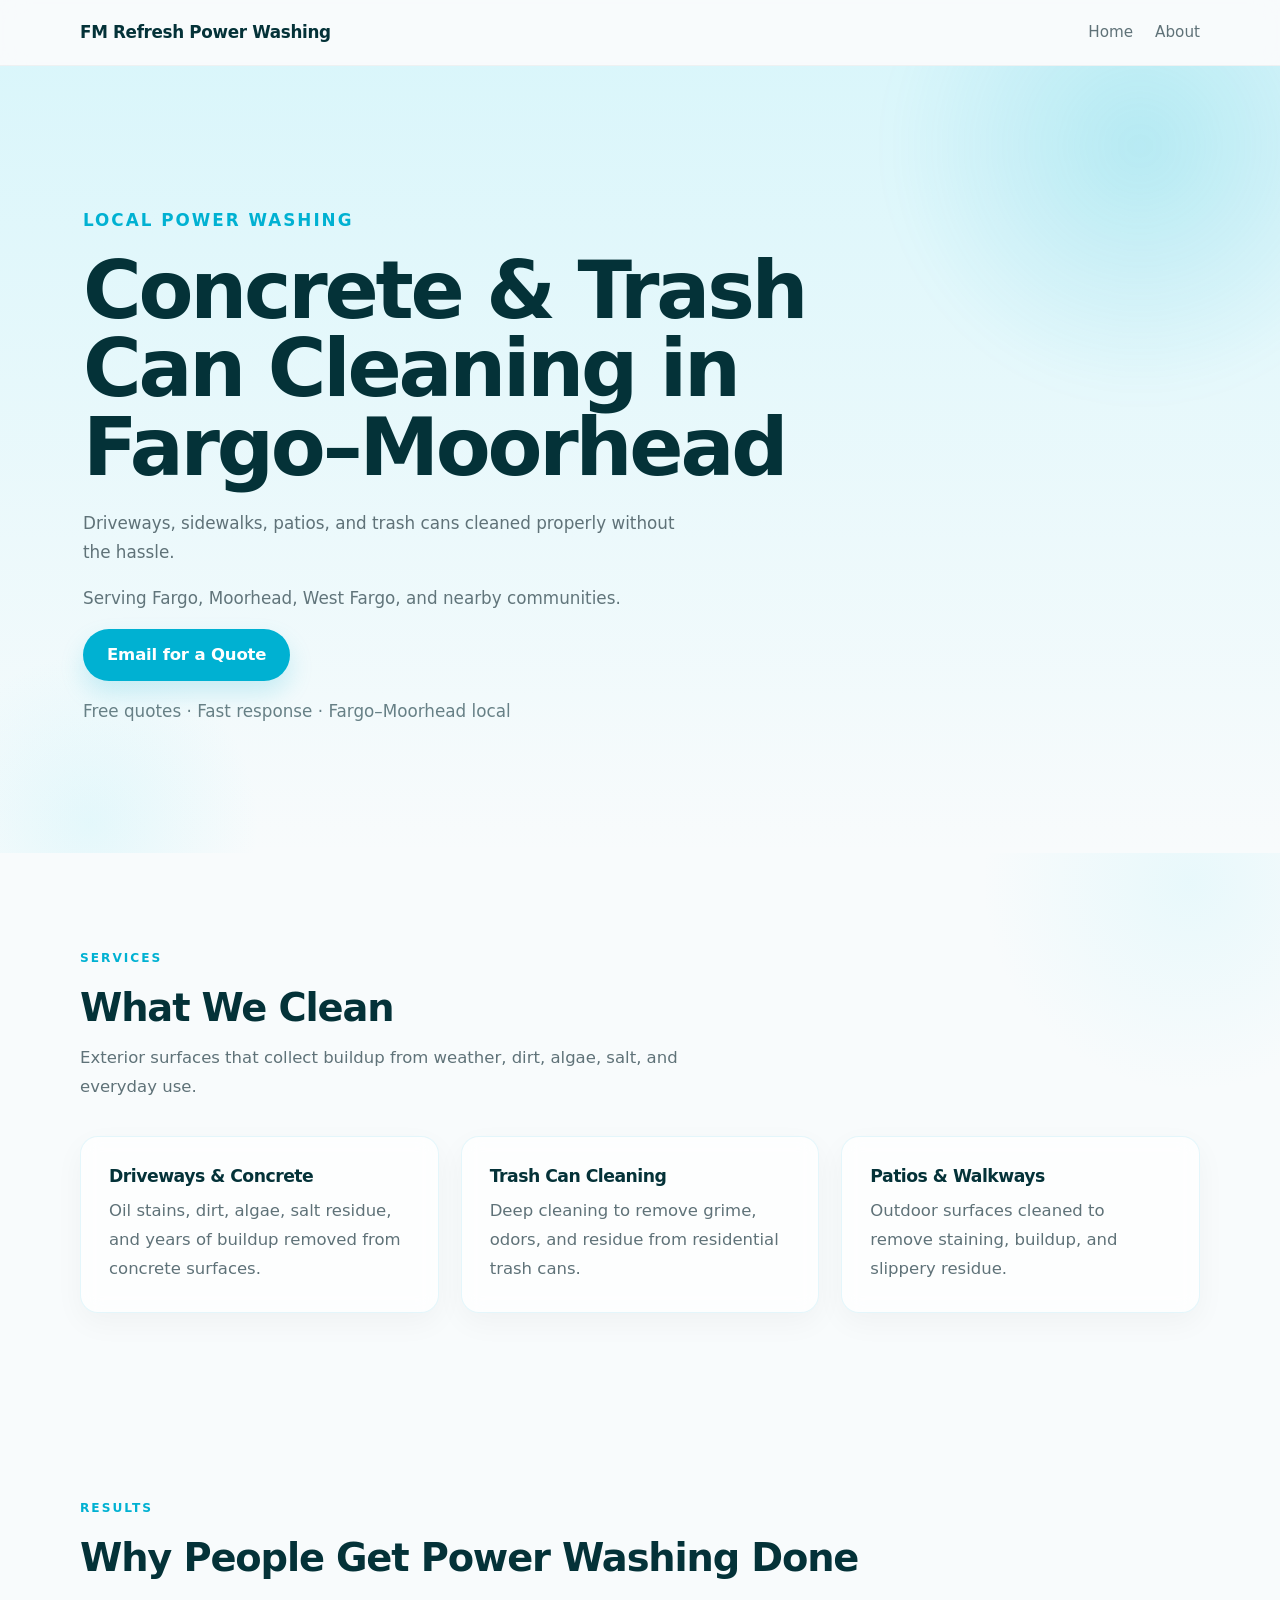
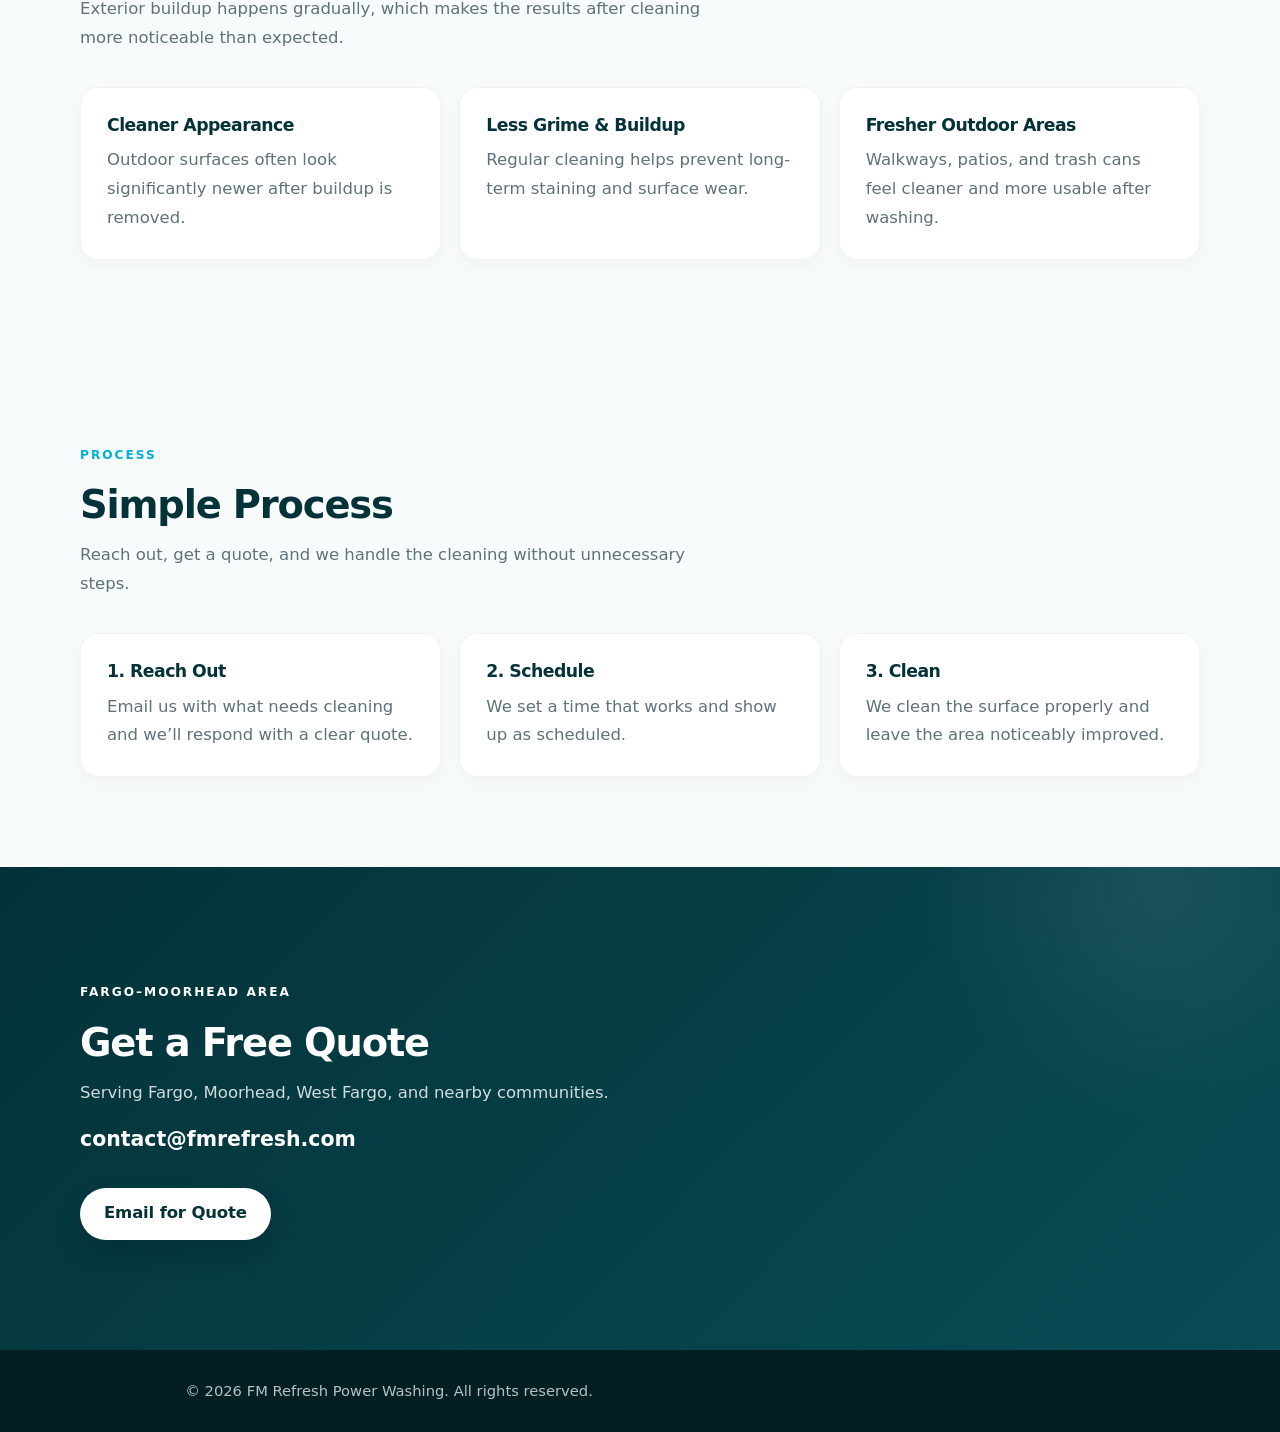
==== commit bc735131: "Update index.html" ====
--- a/index.html
+++ b/index.html
@@ -2,18 +2,13 @@
 <html lang="en">
 <head>
   <meta charset="UTF-8" />
-
-  <meta
-    name="viewport"
-    content="width=device-width, initial-scale=1.0"
-  />
-
-  <meta
-    name="description"
-    content="Fargo Refresh Power Washing provides driveway, concrete, patio, and trash can cleaning in Fargo–Moorhead with fast response, straightforward pricing, and free quotes."
-  />
-
-  <title>FM Refresh Power Washing</title>
+  <link rel="canonical" href="https://www.fmrefresh.com/" />
+
+  <meta name="viewport" content="width=device-width, initial-scale=1.0" />
+
+  <meta name="description" content="FM Refresh provides driveway, concrete, patio, and trash can cleaning in Fargo–Moorhead with fast response, straightforward pricing, and free quotes." />
+
+  <title>FM Refresh</title>
 
   <link rel="stylesheet" href="styles.css" />
   <link rel="icon" href="favicon.ico" />
@@ -57,8 +52,8 @@
         Serving Fargo, Moorhead, West Fargo, and nearby communities.
       </p>
 
-      <a href="tel:17017292526" class="button">
-        Call or Text (701) 729-2526
+      <a href="mailto:contact@fmrefresh.com" class="button">
+        Email for a Quote
       </a>
 
       <p class="micro-trust">
@@ -88,7 +83,6 @@
 
         <div class="card">
           <h3>Driveways & Concrete</h3>
-
           <p>
             Oil stains, dirt, algae, salt residue, and years of buildup removed from concrete surfaces.
           </p>
@@ -96,17 +90,15 @@
 
         <div class="card">
           <h3>Trash Can Cleaning</h3>
-
-          <p>
-            Deep cleaning for residential trash cans to help remove grime, odors, residue, and buildup.
+          <p>
+            Deep cleaning to remove grime, odors, and residue from residential trash cans.
           </p>
         </div>
 
         <div class="card">
           <h3>Patios & Walkways</h3>
-
-          <p>
-            Outdoor surfaces cleaned to remove weather staining, slippery buildup, and surface grime.
+          <p>
+            Outdoor surfaces cleaned to remove staining, buildup, and slippery residue.
           </p>
         </div>
 
@@ -128,32 +120,29 @@
       </h2>
 
       <p class="section-intro">
-        Exterior buildup happens slowly over time, which makes the difference after cleaning surprisingly noticeable.
+        Exterior buildup happens gradually, which makes the results after cleaning more noticeable than expected.
       </p>
 
       <div class="about-grid">
 
         <div class="about-block">
           <h3>Cleaner Appearance</h3>
-
-          <p>
-            Concrete and outdoor surfaces often look significantly newer after a proper cleaning.
+          <p>
+            Outdoor surfaces often look significantly newer after buildup is removed.
           </p>
         </div>
 
         <div class="about-block">
           <h3>Less Grime & Buildup</h3>
-
-          <p>
-            Removing buildup early helps outdoor surfaces look cleaner and better maintained over time.
+          <p>
+            Regular cleaning helps prevent long-term staining and surface wear.
           </p>
         </div>
 
         <div class="about-block">
           <h3>Fresher Outdoor Areas</h3>
-
-          <p>
-            Walkways, patios, and trash cans feel noticeably cleaner and more usable after washing.
+          <p>
+            Walkways, patios, and trash cans feel cleaner and more usable after washing.
           </p>
         </div>
 
@@ -175,32 +164,29 @@
       </h2>
 
       <p class="section-intro">
-        Reach out, schedule a time, and we handle the cleaning without overcomplicating things.
+        Reach out, get a quote, and we handle the cleaning without unnecessary steps.
       </p>
 
       <div class="about-grid">
 
         <div class="about-block">
           <h3>1. Reach Out</h3>
-
-          <p>
-            Call or text with what needs cleaned and we’ll give you a straightforward response.
+          <p>
+            Email us with what needs cleaning and we’ll respond with a clear quote.
           </p>
         </div>
 
         <div class="about-block">
           <h3>2. Schedule</h3>
-
-          <p>
-            We set a time that works and show up ready to get the job done.
-          </p>
-        </div>
-
-        <div class="about-block">
-          <h3>3. Wash & Rinse</h3>
-
-          <p>
-            We clean the surface properly and leave the area looking noticeably refreshed.
+          <p>
+            We set a time that works and show up as scheduled.
+          </p>
+        </div>
+
+        <div class="about-block">
+          <h3>3. Clean</h3>
+          <p>
+            We clean the surface properly and leave the area noticeably improved.
           </p>
         </div>
 
@@ -226,11 +212,11 @@
       </p>
 
       <p class="strong">
-        (701) 729-2526
-      </p>
-
-      <a href="tel:17017292526" class="button">
-        Call or Text
+        contact@fmrefresh.com
+      </p>
+
+      <a href="mailto:contact@fmrefresh.com" class="button">
+        Email for Quote
       </a>
 
     </div>
